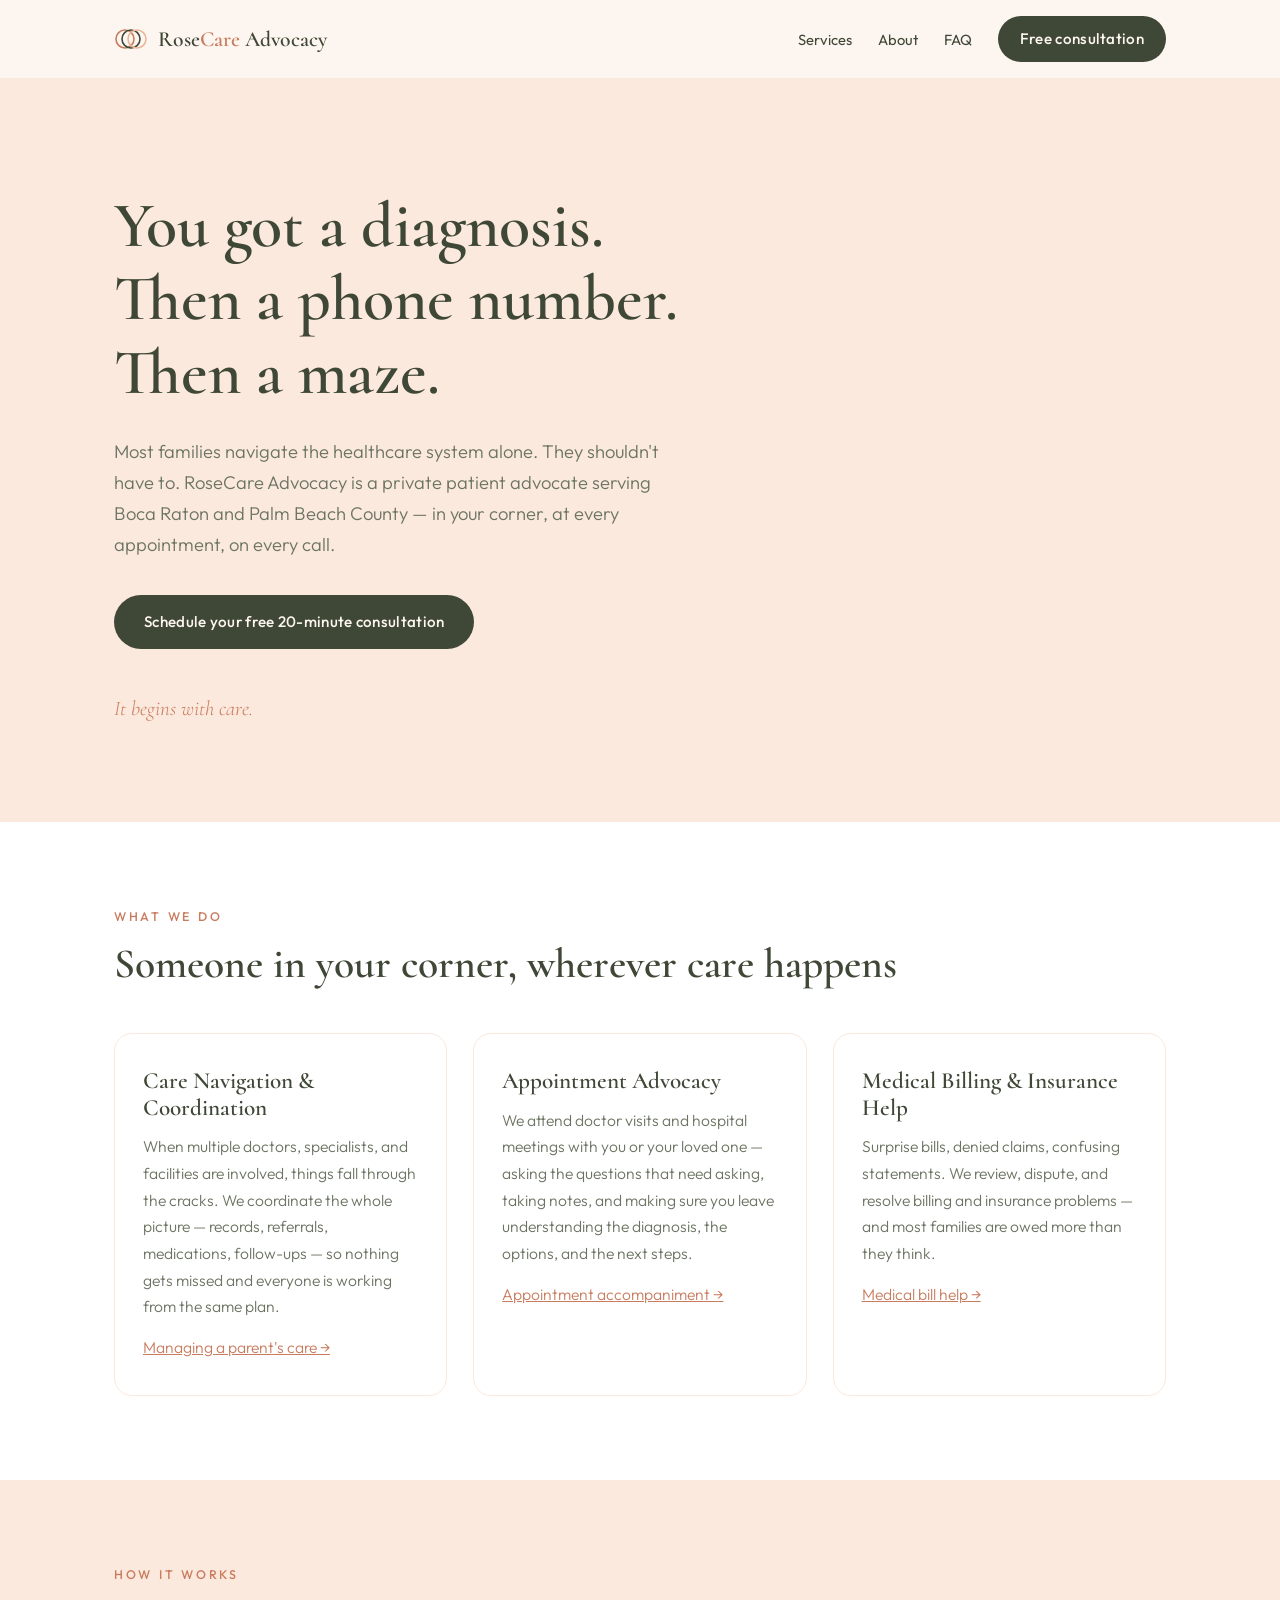
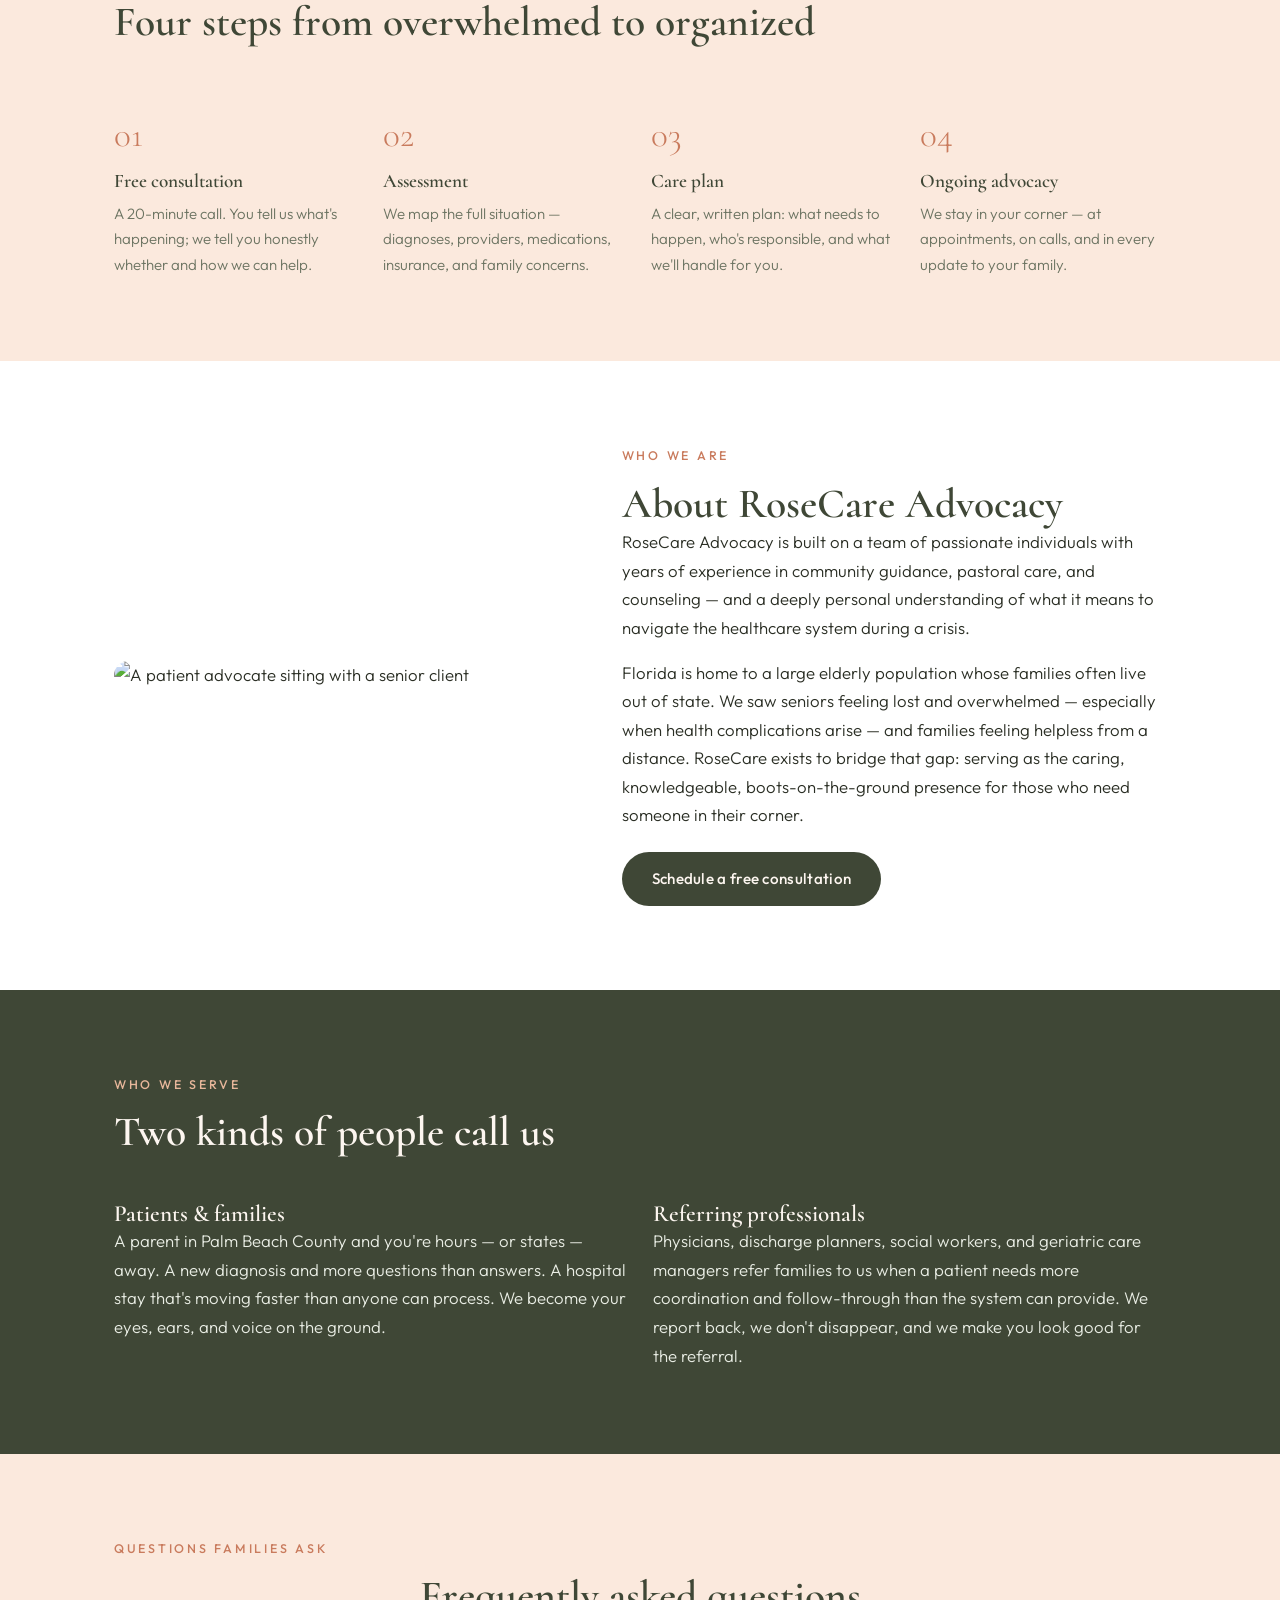
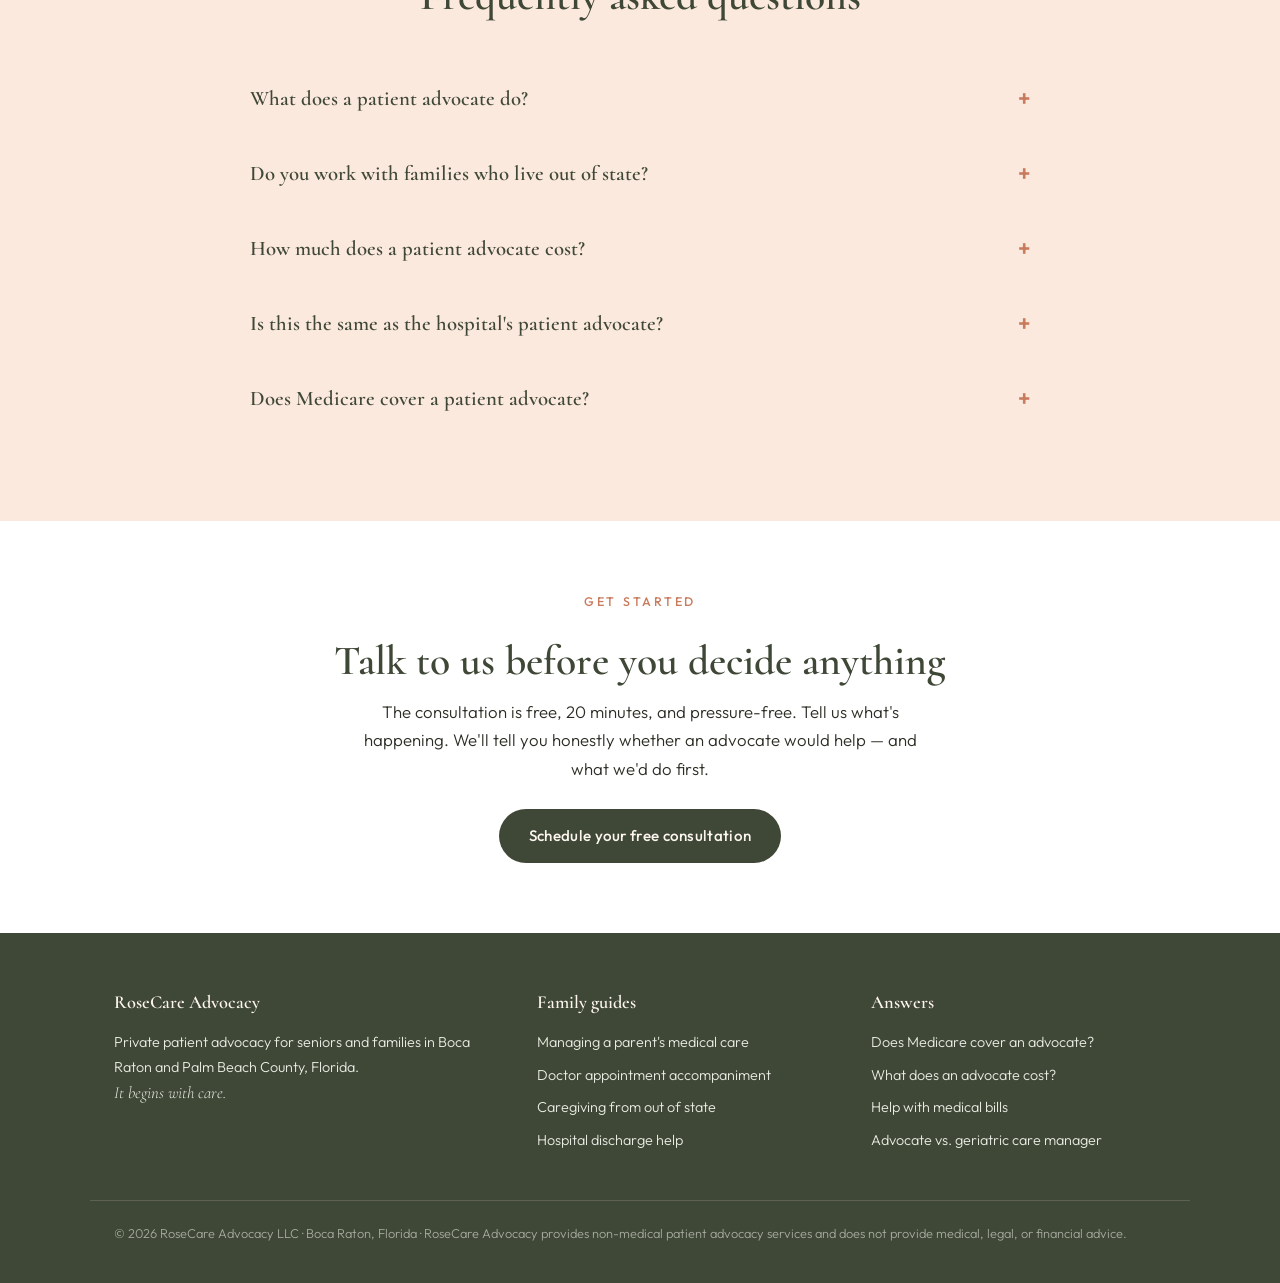
==== index.html @ 8e7ae546 "Initial RoseCare Advocacy site: homepage, 8 AEO guide pages with FAQ schema, brand stylesheet, audit" ====
<!DOCTYPE html>
<html lang="en">
<head>
<meta charset="UTF-8">
<meta name="viewport" content="width=device-width, initial-scale=1.0">
<title>RoseCare Advocacy | Patient Advocate in Boca Raton & Palm Beach County, FL</title>
<meta name="description" content="RoseCare Advocacy is a private patient advocacy practice in Boca Raton, Florida. We help seniors and families navigate doctors, hospitals, insurance, and medical bills across Palm Beach County. Free 20-minute consultation.">
<link rel="preconnect" href="https://fonts.googleapis.com">
<link rel="preconnect" href="https://fonts.gstatic.com" crossorigin>
<link href="https://fonts.googleapis.com/css2?family=Cormorant:ital,wght@0,500;0,600;0,700;1,500&family=Outfit:wght@300;400;500&display=swap" rel="stylesheet">
<link rel="stylesheet" href="/css/style.css">
<script type="application/ld+json">
{
  "@context": "https://schema.org",
  "@type": "LocalBusiness",
  "name": "RoseCare Advocacy",
  "legalName": "RoseCare Advocacy LLC",
  "slogan": "It begins with care.",
  "description": "Private patient advocacy practice helping seniors and families navigate healthcare in South Florida — care coordination, appointment accompaniment, and medical billing help.",
  "areaServed": ["Boca Raton FL", "Delray Beach FL", "Boynton Beach FL", "Palm Beach County FL", "South Florida"],
  "address": { "@type": "PostalAddress", "addressLocality": "Boca Raton", "addressRegion": "FL", "addressCountry": "US" },
  "knowsAbout": ["patient advocacy", "care coordination", "medical billing disputes", "hospital discharge planning", "Medicare navigation"]
}
</script>
<script type="application/ld+json">
{
  "@context": "https://schema.org",
  "@type": "FAQPage",
  "mainEntity": [
    {"@type": "Question", "name": "What does a patient advocate do?", "acceptedAnswer": {"@type": "Answer", "text": "A patient advocate is a professional who works only for the patient and family — not for a hospital or insurance company. We attend appointments, coordinate between multiple doctors, explain diagnoses and options in plain language, manage hospital discharges, and resolve billing and insurance problems."}},
    {"@type": "Question", "name": "Do you work with families who live out of state?", "acceptedAnswer": {"@type": "Answer", "text": "Yes — this is one of the most common situations we serve. Many of our clients are adult children living out of state with a parent in Boca Raton, Delray Beach, or elsewhere in Palm Beach County. We act as your local, professional presence and keep you informed after every appointment."}},
    {"@type": "Question", "name": "How much does a patient advocate cost?", "acceptedAnswer": {"@type": "Answer", "text": "Private patient advocates typically bill hourly, and every engagement at RoseCare starts with a free 20-minute consultation to scope what you actually need. Many families find an advocate pays for itself through prevented billing errors, avoided readmissions, and hours saved."}},
    {"@type": "Question", "name": "Is a patient advocate the same as a hospital's patient advocate?", "acceptedAnswer": {"@type": "Answer", "text": "No. Hospital patient advocates are employed by the hospital. An independent, private advocate like RoseCare works solely for you, with no conflict of interest, and stays with you across every hospital, doctor, and insurer involved in your care."}},
    {"@type": "Question", "name": "What areas do you serve?", "acceptedAnswer": {"@type": "Answer", "text": "RoseCare Advocacy is based in Boca Raton and serves families throughout Palm Beach County and South Florida, including Delray Beach, Boynton Beach, Deerfield Beach, and surrounding communities. Much of our work can also be done remotely."}}
  ]
}
</script>
</head>
<body>

<nav>
  <div class="nav-inner">
    <a class="nav-logo" href="/" aria-label="RoseCare Advocacy home">
      <svg width="34" height="26" viewBox="0 0 34 26" aria-hidden="true">
        <circle cx="11" cy="13" r="9" fill="none" stroke="#C97B5D" stroke-width="1.6"/>
        <circle cx="17" cy="13" r="9" fill="none" stroke="#3F4736" stroke-width="1.6"/>
        <circle cx="23" cy="13" r="9" fill="none" stroke="#E8B79B" stroke-width="1.6"/>
      </svg>
      <span class="nav-name">Rose<em>Care</em> Advocacy</span>
    </a>
    <ul>
      <li class="nav-hide"><a href="#services">Services</a></li>
      <li class="nav-hide"><a href="#about">About</a></li>
      <li class="nav-hide"><a href="#faq">FAQ</a></li>
      <li><a class="btn" href="#contact" style="padding:10px 22px;">Free consultation</a></li>
    </ul>
  </div>
</nav>

<header class="hero">
  <div class="wrap">
    <h1>
      <span class="line">You got a diagnosis.</span>
      <span class="line">Then a phone number.</span>
      <span class="line">Then a maze.</span>
    </h1>
    <p class="hero-sub">Most families navigate the healthcare system alone. They shouldn't have to. RoseCare Advocacy is a private patient advocate serving Boca Raton and Palm Beach County — in your corner, at every appointment, on every call.</p>
    <a class="btn" href="#contact">Schedule your free 20-minute consultation</a>
    <p class="hero-tag">It begins with care.</p>
  </div>
</header>

<section class="band-white" id="services">
  <div class="wrap">
    <p class="eyebrow">What we do</p>
    <h2>Someone in your corner, wherever care happens</h2>
    <div class="grid-3">
      <div class="card">
        <h3>Care Navigation &amp; Coordination</h3>
        <p>When multiple doctors, specialists, and facilities are involved, things fall through the cracks. We coordinate the whole picture — records, referrals, medications, follow-ups — so nothing gets missed and everyone is working from the same plan.</p>
        <p style="margin-top:14px;"><a href="/help-managing-parents-medical-care/">Managing a parent's care →</a></p>
      </div>
      <div class="card">
        <h3>Appointment Advocacy</h3>
        <p>We attend doctor visits and hospital meetings with you or your loved one — asking the questions that need asking, taking notes, and making sure you leave understanding the diagnosis, the options, and the next steps.</p>
        <p style="margin-top:14px;"><a href="/doctor-appointment-accompaniment/">Appointment accompaniment →</a></p>
      </div>
      <div class="card">
        <h3>Medical Billing &amp; Insurance Help</h3>
        <p>Surprise bills, denied claims, confusing statements. We review, dispute, and resolve billing and insurance problems — and most families are owed more than they think.</p>
        <p style="margin-top:14px;"><a href="/medical-bill-help-florida/">Medical bill help →</a></p>
      </div>
    </div>
  </div>
</section>

<section class="band-peach">
  <div class="wrap">
    <p class="eyebrow">How it works</p>
    <h2>Four steps from overwhelmed to organized</h2>
    <div class="steps">
      <div class="step"><h3>Free consultation</h3><p>A 20-minute call. You tell us what's happening; we tell you honestly whether and how we can help.</p></div>
      <div class="step"><h3>Assessment</h3><p>We map the full situation — diagnoses, providers, medications, insurance, and family concerns.</p></div>
      <div class="step"><h3>Care plan</h3><p>A clear, written plan: what needs to happen, who's responsible, and what we'll handle for you.</p></div>
      <div class="step"><h3>Ongoing advocacy</h3><p>We stay in your corner — at appointments, on calls, and in every update to your family.</p></div>
    </div>
  </div>
</section>

<section class="band-white" id="about">
  <div class="wrap about-grid">
    <img src="https://images.unsplash.com/photo-1582750433449-648ed127bb54?w=800&auto=format&fit=crop" alt="A patient advocate sitting with a senior client">
    <div>
      <p class="eyebrow">Who we are</p>
      <h2>About RoseCare Advocacy</h2>
      <p>RoseCare Advocacy is built on a team of passionate individuals with years of experience in community guidance, pastoral care, and counseling — and a deeply personal understanding of what it means to navigate the healthcare system during a crisis.</p>
      <p>Florida is home to a large elderly population whose families often live out of state. We saw seniors feeling lost and overwhelmed — especially when health complications arise — and families feeling helpless from a distance. RoseCare exists to bridge that gap: serving as the caring, knowledgeable, boots-on-the-ground presence for those who need someone in their corner.</p>
      <p style="margin-top:22px;"><a class="btn" href="#contact">Schedule a free consultation</a></p>
    </div>
  </div>
</section>

<section class="band-sage">
  <div class="wrap">
    <p class="eyebrow" style="color:#E8B79B;">Who we serve</p>
    <h2>Two kinds of people call us</h2>
    <div class="audience">
      <div>
        <h3>Patients &amp; families</h3>
        <p>A parent in Palm Beach County and you're hours — or states — away. A new diagnosis and more questions than answers. A hospital stay that's moving faster than anyone can process. We become your eyes, ears, and voice on the ground.</p>
      </div>
      <div>
        <h3>Referring professionals</h3>
        <p>Physicians, discharge planners, social workers, and geriatric care managers refer families to us when a patient needs more coordination and follow-through than the system can provide. We report back, we don't disappear, and we make you look good for the referral.</p>
      </div>
    </div>
  </div>
</section>

<section class="band-peach" id="faq">
  <div class="wrap">
    <p class="eyebrow">Questions families ask</p>
    <h2 style="text-align:center;">Frequently asked questions</h2>
    <div class="faq">
      <details>
        <summary>What does a patient advocate do?</summary>
        <p>A patient advocate works only for the patient and family — not for a hospital or insurance company. We attend appointments, coordinate between doctors, explain options in plain language, manage discharges, and resolve billing and insurance problems.</p>
      </details>
      <details>
        <summary>Do you work with families who live out of state?</summary>
        <p>Yes — it's one of the most common situations we serve. We act as your local, professional presence in Palm Beach County and keep you informed after every appointment. <a href="/out-of-state-caregiver-florida/">More on long-distance caregiving →</a></p>
      </details>
      <details>
        <summary>How much does a patient advocate cost?</summary>
        <p>Private advocates typically bill hourly, and every engagement starts with a free 20-minute consultation to scope what you need. <a href="/what-does-a-patient-advocate-cost/">See our full cost guide →</a></p>
      </details>
      <details>
        <summary>Is this the same as the hospital's patient advocate?</summary>
        <p>No. Hospital advocates are employed by the hospital. RoseCare is independent — we work solely for you, across every hospital, doctor, and insurer involved in your care.</p>
      </details>
      <details>
        <summary>Does Medicare cover a patient advocate?</summary>
        <p>Sometimes, in specific situations — and the rules changed recently. <a href="/does-medicare-cover-patient-advocate/">Read our Medicare coverage guide →</a></p>
      </details>
    </div>
  </div>
</section>

<section class="band-white cta-band" id="contact">
  <p class="eyebrow">Get started</p>
  <h2>Talk to us before you decide anything</h2>
  <p>The consultation is free, 20 minutes, and pressure-free. Tell us what's happening. We'll tell you honestly whether an advocate would help — and what we'd do first.</p>
  <a class="btn" href="#schedule">Schedule your free consultation</a>
</section>

<footer>
  <div class="wrap">
    <div>
      <h4>RoseCare Advocacy</h4>
      <p>Private patient advocacy for seniors and families in Boca Raton and Palm Beach County, Florida.<br><em style="font-family:'Cormorant',serif; font-size:1.05rem;">It begins with care.</em></p>
    </div>
    <div>
      <h4>Family guides</h4>
      <ul>
        <li><a href="/help-managing-parents-medical-care/">Managing a parent's medical care</a></li>
        <li><a href="/doctor-appointment-accompaniment/">Doctor appointment accompaniment</a></li>
        <li><a href="/out-of-state-caregiver-florida/">Caregiving from out of state</a></li>
        <li><a href="/hospital-discharge-help/">Hospital discharge help</a></li>
      </ul>
    </div>
    <div>
      <h4>Answers</h4>
      <ul>
        <li><a href="/does-medicare-cover-patient-advocate/">Does Medicare cover an advocate?</a></li>
        <li><a href="/what-does-a-patient-advocate-cost/">What does an advocate cost?</a></li>
        <li><a href="/medical-bill-help-florida/">Help with medical bills</a></li>
        <li><a href="/patient-advocate-vs-geriatric-care-manager/">Advocate vs. geriatric care manager</a></li>
      </ul>
    </div>
  </div>
  <div class="foot-bottom">© 2026 RoseCare Advocacy LLC · Boca Raton, Florida · RoseCare Advocacy provides non-medical patient advocacy services and does not provide medical, legal, or financial advice.</div>
</footer>

</body>
</html>
---- css/style.css ----
/* ============================================
   RoseCare Advocacy — brand stylesheet
   Palette: Peach #FBE9DD | Dark Sage #3F4736
   Type: Cormorant (display) + Outfit (body)
   ============================================ */

:root {
  --peach: #FBE9DD;
  --peach-light: #FDF6F0;
  --sage: #3F4736;
  --sage-mid: #6B7361;
  --sage-soft: #E9EDE4;
  --rose: #C97B5D;
  --ink: #2A2E24;
  --white: #FFFFFF;
  --max: 1100px;
}

* { margin: 0; padding: 0; box-sizing: border-box; }

html { scroll-behavior: smooth; }
@media (prefers-reduced-motion: reduce) {
  html { scroll-behavior: auto; }
  * { animation: none !important; transition: none !important; }
}

body {
  font-family: 'Outfit', system-ui, sans-serif;
  font-weight: 300;
  color: var(--ink);
  background: var(--peach-light);
  line-height: 1.7;
  font-size: 1.05rem;
}

h1, h2, h3 { font-family: 'Cormorant', Georgia, serif; color: var(--sage); line-height: 1.15; font-weight: 600; }
h1 { font-size: clamp(2.4rem, 5.5vw, 4rem); }
h2 { font-size: clamp(1.8rem, 3.5vw, 2.6rem); }
h3 { font-size: 1.45rem; }
a { color: var(--rose); }

.wrap { max-width: var(--max); margin: 0 auto; padding: 0 24px; }
section { padding: 84px 0; }

.eyebrow {
  font-size: 0.78rem; letter-spacing: 0.22em; text-transform: uppercase;
  color: var(--rose); font-weight: 500; margin-bottom: 14px;
}

/* ── Nav ── */
nav {
  position: sticky; top: 0; z-index: 50;
  background: rgba(253, 246, 240, 0.94); backdrop-filter: blur(8px);
  border-bottom: 1px solid var(--peach);
}
.nav-inner { max-width: var(--max); margin: 0 auto; padding: 16px 24px; display: flex; align-items: center; justify-content: space-between; gap: 16px; }
.nav-logo { display: flex; align-items: center; gap: 10px; text-decoration: none; }
.nav-logo svg { flex: none; }
.nav-name { font-family: 'Cormorant', serif; font-size: 1.35rem; font-weight: 600; color: var(--sage); }
.nav-name em { font-style: normal; color: var(--rose); }
nav ul { display: flex; gap: 26px; list-style: none; align-items: center; }
nav ul a { text-decoration: none; color: var(--sage); font-size: 0.92rem; font-weight: 400; }
nav ul a:hover { color: var(--rose); }
nav ul a:focus-visible, .btn:focus-visible { outline: 2px solid var(--rose); outline-offset: 3px; }

/* ── Buttons ── */
.btn {
  display: inline-block; background: var(--sage); color: var(--peach-light);
  padding: 14px 30px; border-radius: 999px; text-decoration: none;
  font-family: 'Outfit', sans-serif; font-weight: 500; font-size: 0.95rem;
  letter-spacing: 0.02em; transition: background 0.2s, transform 0.2s;
}
.btn:hover { background: var(--rose); transform: translateY(-1px); }
.btn-light { background: var(--peach-light); color: var(--sage); }
.btn-light:hover { background: var(--peach); color: var(--sage); }

/* ── Hero (homepage) ── */
.hero { background: var(--peach); padding: 110px 0 96px; }
.hero .line { display: block; opacity: 0; transform: translateY(14px); animation: rise 0.7s forwards; }
.hero .line:nth-child(2) { animation-delay: 0.35s; }
.hero .line:nth-child(3) { animation-delay: 0.7s; }
@keyframes rise { to { opacity: 1; transform: none; } }
.hero-sub { max-width: 560px; margin: 26px 0 34px; font-size: 1.15rem; color: var(--sage-mid); }
.hero-tag { font-family: 'Cormorant', serif; font-style: italic; font-size: 1.3rem; color: var(--rose); margin-top: 42px; }

/* ── Circles motif divider ── */
.motif { display: flex; justify-content: center; padding: 0 0 12px; }

/* ── Cards ── */
.grid-3 { display: grid; grid-template-columns: repeat(3, 1fr); gap: 26px; margin-top: 44px; }
.card {
  background: var(--white); border: 1px solid var(--peach);
  border-radius: 18px; padding: 34px 28px;
}
.card h3 { margin-bottom: 12px; }
.card p { font-size: 0.98rem; color: var(--sage-mid); }

/* ── Steps ── */
.steps { display: grid; grid-template-columns: repeat(4, 1fr); gap: 22px; margin-top: 44px; counter-reset: step; }
.step { position: relative; padding-top: 14px; }
.step::before {
  counter-increment: step; content: counter(step, decimal-leading-zero);
  font-family: 'Cormorant', serif; font-size: 2.2rem; color: var(--rose); display: block; margin-bottom: 6px;
}
.step h3 { font-size: 1.2rem; margin-bottom: 8px; }
.step p { font-size: 0.94rem; color: var(--sage-mid); }

/* ── Bands ── */
.band-sage { background: var(--sage); color: var(--peach-light); }
.band-sage h2, .band-sage h3 { color: var(--peach-light); }
.band-sage p { color: var(--sage-soft); }
.band-peach { background: var(--peach); }
.band-white { background: var(--white); }

/* ── About ── */
.about-grid { display: grid; grid-template-columns: 1fr 1.2fr; gap: 54px; align-items: center; }
.about-grid img { width: 100%; border-radius: 18px; display: block; }
.about-grid p + p { margin-top: 16px; }

/* ── Two audiences ── */
.audience { display: grid; grid-template-columns: 1fr 1fr; gap: 26px; margin-top: 44px; }

/* ── FAQ ── */
.faq { max-width: 780px; margin: 40px auto 0; }
.faq details { border-bottom: 1px solid var(--peach); padding: 18px 0; }
.faq summary { font-family: 'Cormorant', serif; font-size: 1.3rem; font-weight: 600; color: var(--sage); cursor: pointer; list-style: none; display: flex; justify-content: space-between; align-items: center; }
.faq summary::after { content: "+"; color: var(--rose); font-size: 1.4rem; font-family: 'Outfit', sans-serif; }
.faq details[open] summary::after { content: "–"; }
.faq details p { padding-top: 12px; color: var(--sage-mid); }

/* ── Guide pages ── */
.guide-hero { background: var(--peach); padding: 76px 0 58px; }
.guide-hero p.answer { max-width: 720px; margin-top: 20px; font-size: 1.18rem; color: var(--sage); }
article.guide { max-width: 780px; margin: 0 auto; padding: 64px 24px; }
article.guide h2 { margin: 44px 0 14px; }
article.guide p + p { margin-top: 14px; }
article.guide ul { margin: 14px 0 14px 22px; }
article.guide li { margin-bottom: 8px; }
.cta-band { text-align: center; padding: 70px 24px; }
.cta-band h2 { margin-bottom: 12px; }
.cta-band p { max-width: 560px; margin: 0 auto 26px; }
.local-note { font-size: 0.92rem; color: var(--sage-mid); font-style: italic; margin-top: 30px; }

/* ── Footer ── */
footer { background: var(--sage); color: var(--sage-soft); padding: 54px 0 38px; font-size: 0.9rem; }
footer .wrap { display: grid; grid-template-columns: 1.3fr 1fr 1fr; gap: 40px; }
footer h4 { font-family: 'Cormorant', serif; color: var(--peach-light); font-size: 1.15rem; margin-bottom: 12px; font-weight: 600; }
footer ul { list-style: none; }
footer li { margin-bottom: 8px; }
footer a { color: var(--sage-soft); text-decoration: none; }
footer a:hover { color: var(--peach-light); }
.foot-bottom { max-width: var(--max); margin: 40px auto 0; padding: 22px 24px 0; border-top: 1px solid rgba(253,246,240,0.15); font-size: 0.8rem; color: rgba(233,237,228,0.6); }

/* ── Responsive ── */
@media (max-width: 860px) {
  .grid-3, .steps, .audience, .about-grid { grid-template-columns: 1fr; }
  footer .wrap { grid-template-columns: 1fr; }
  nav ul { gap: 16px; }
  nav ul li.nav-hide { display: none; }
  section { padding: 60px 0; }
}
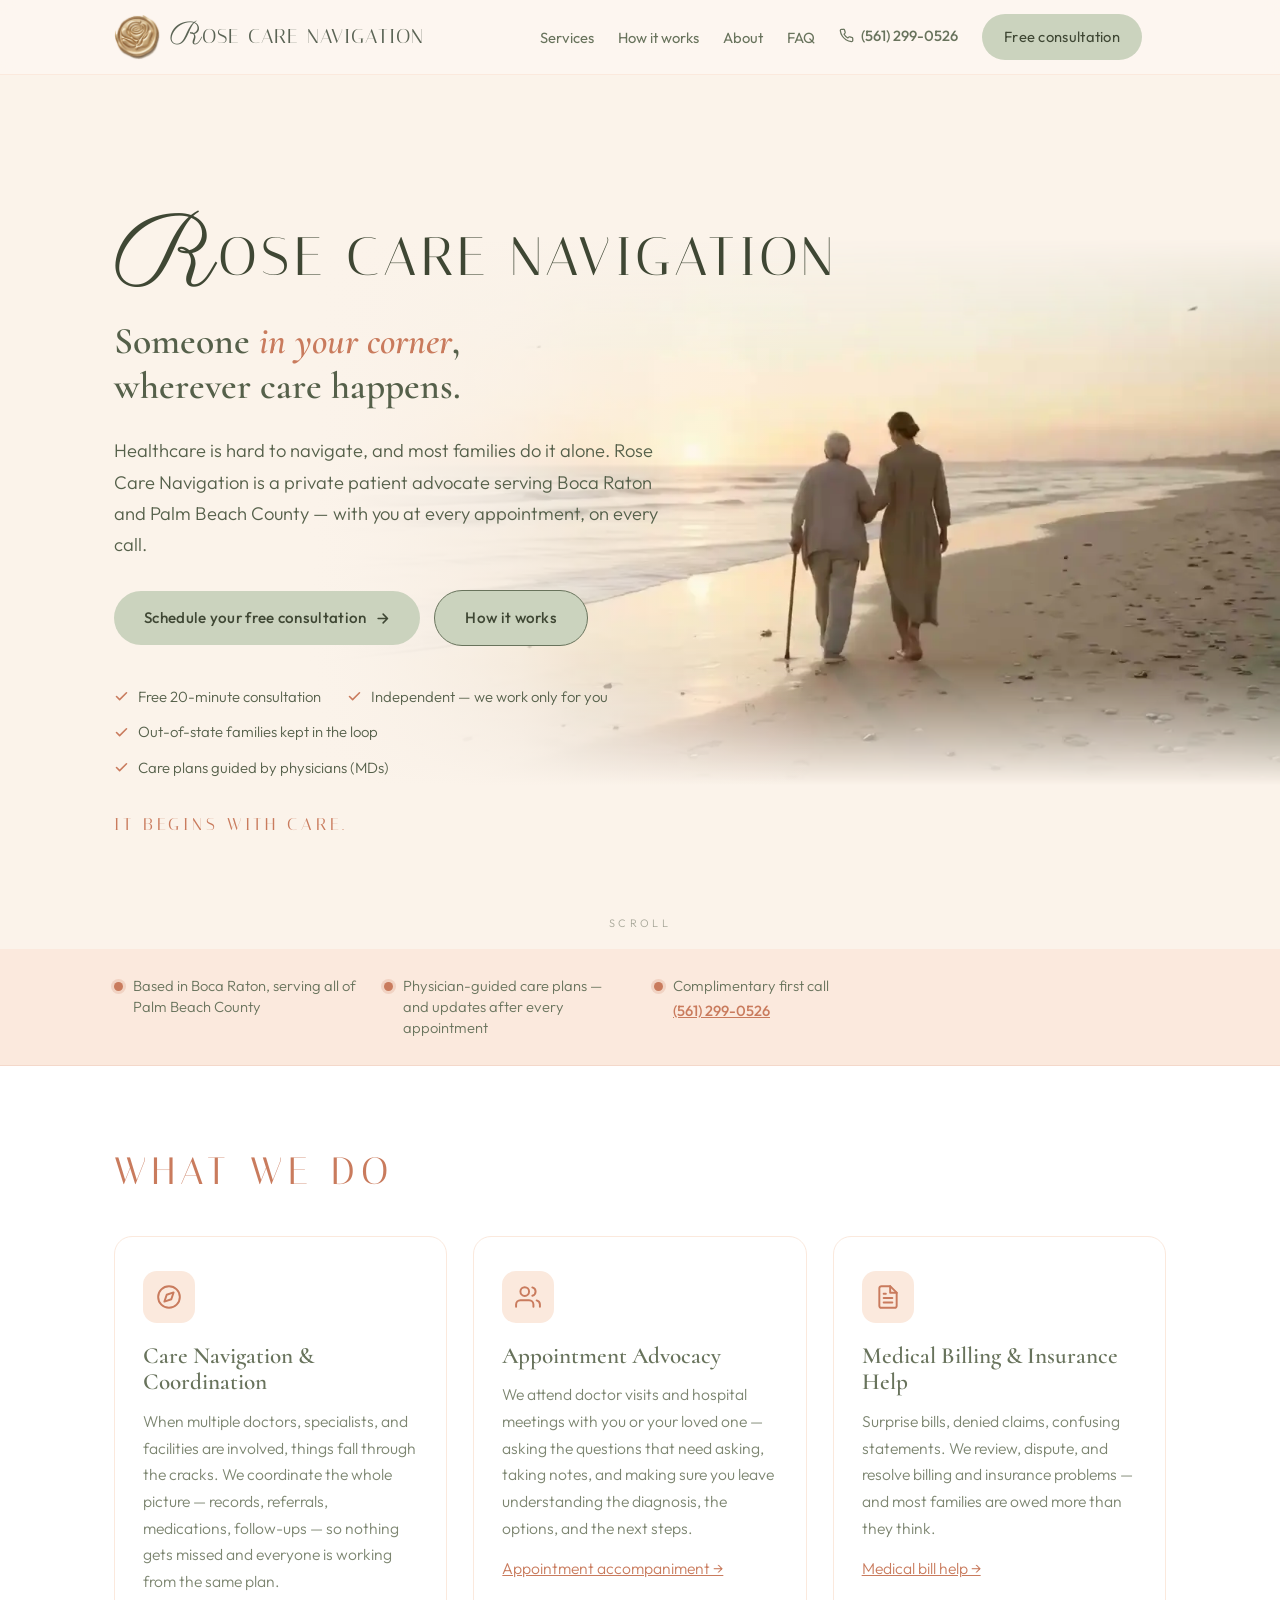
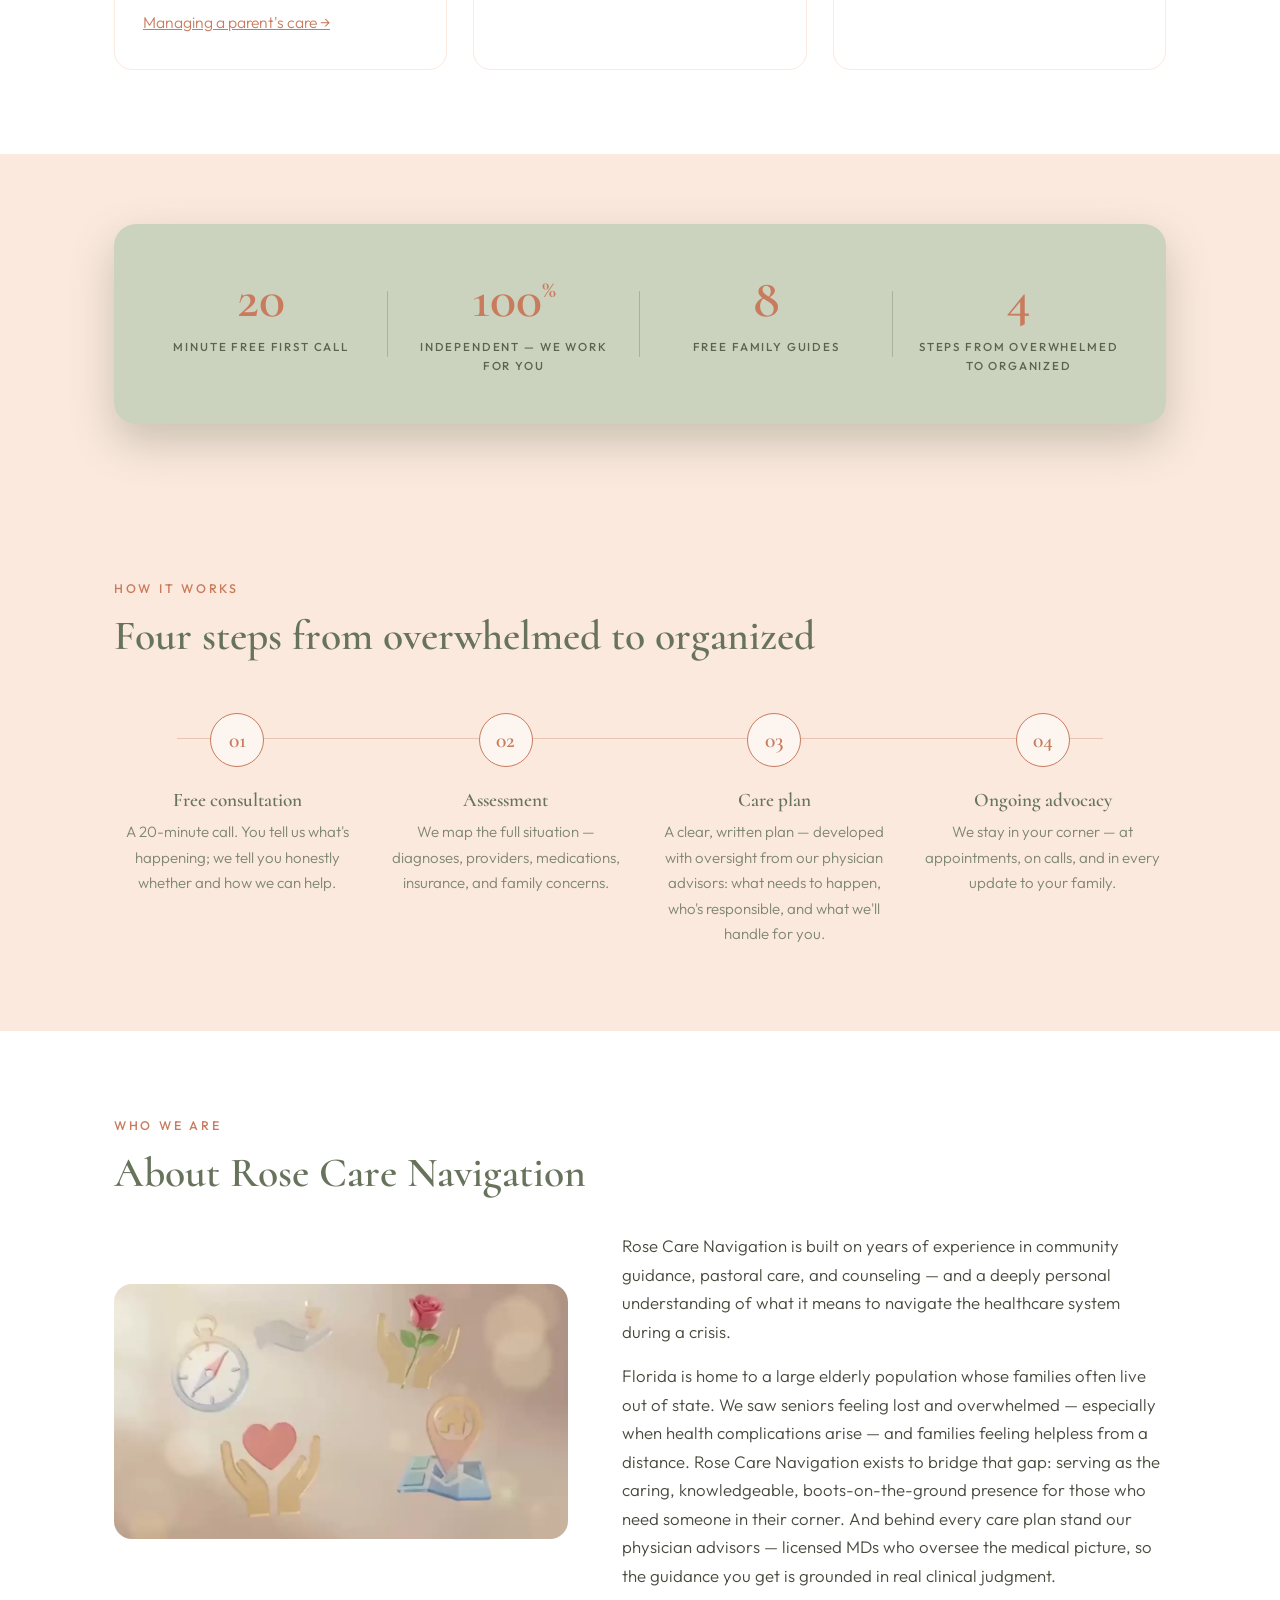
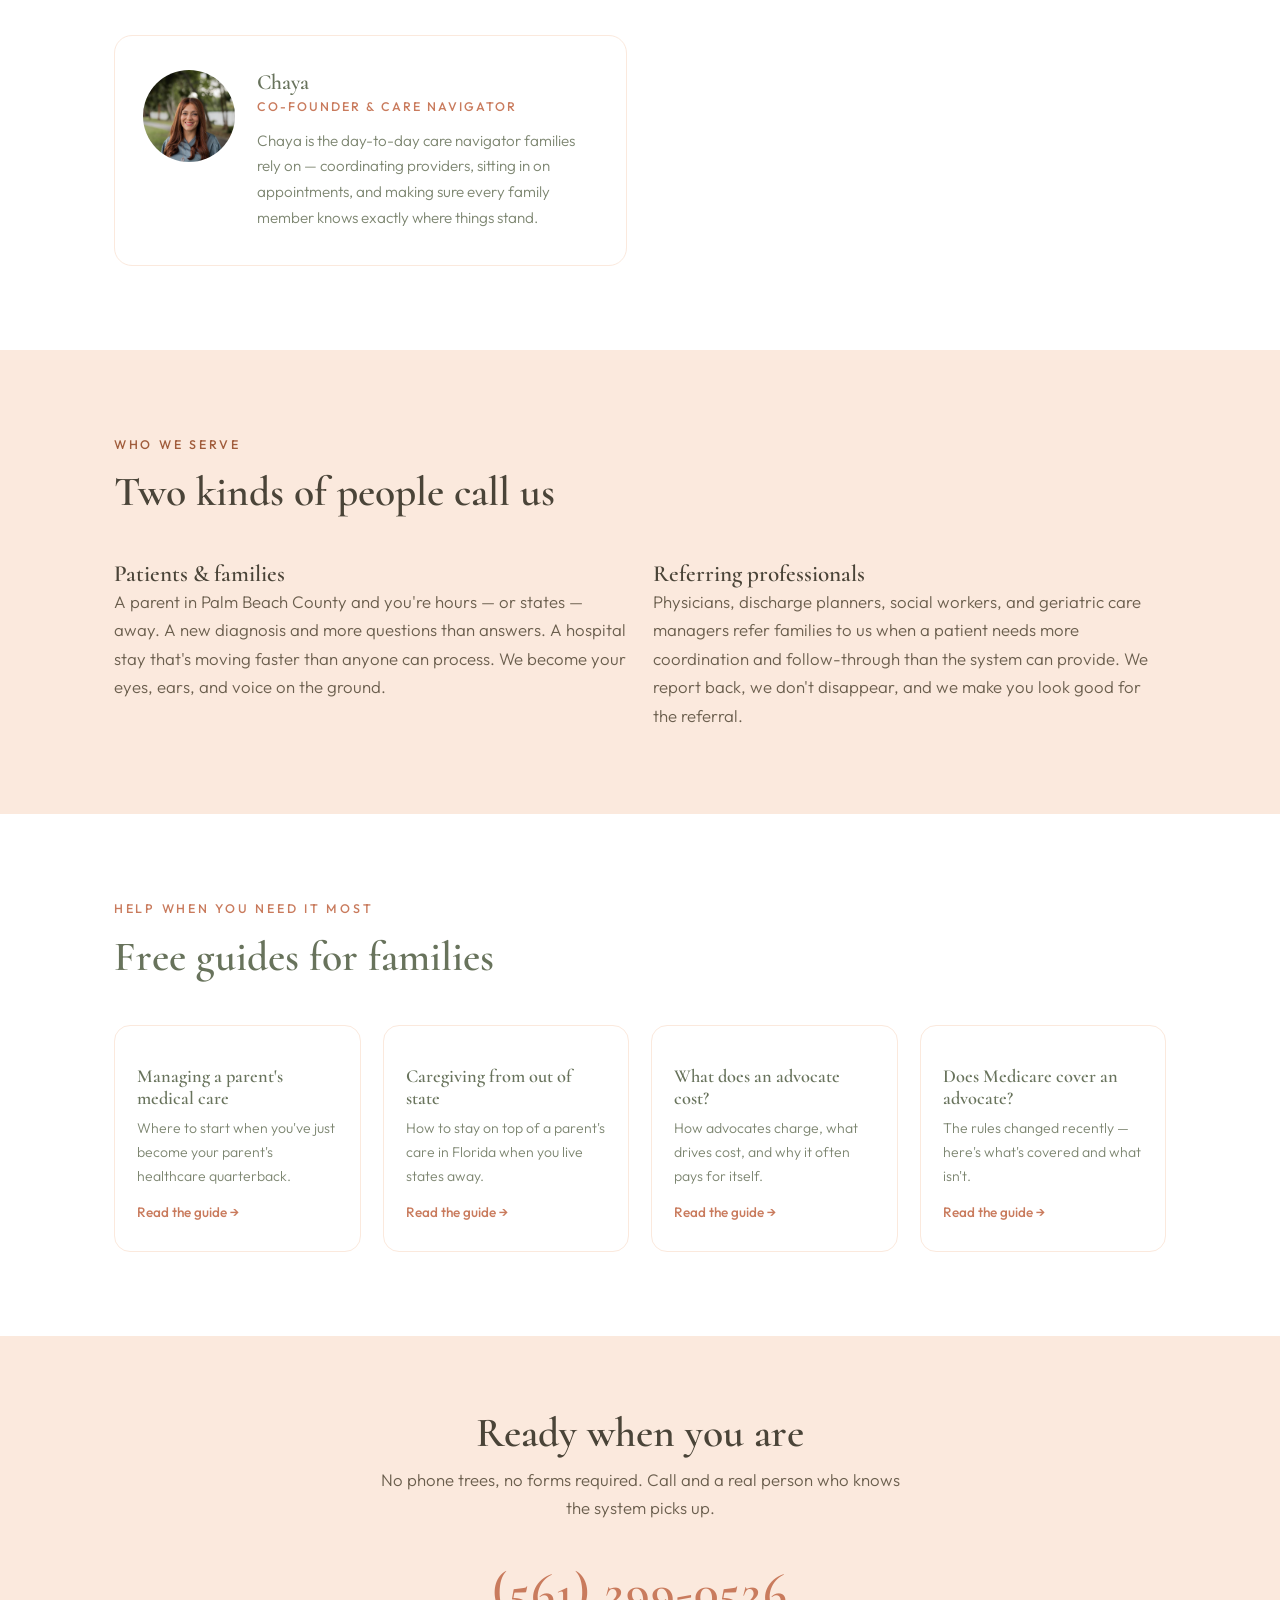
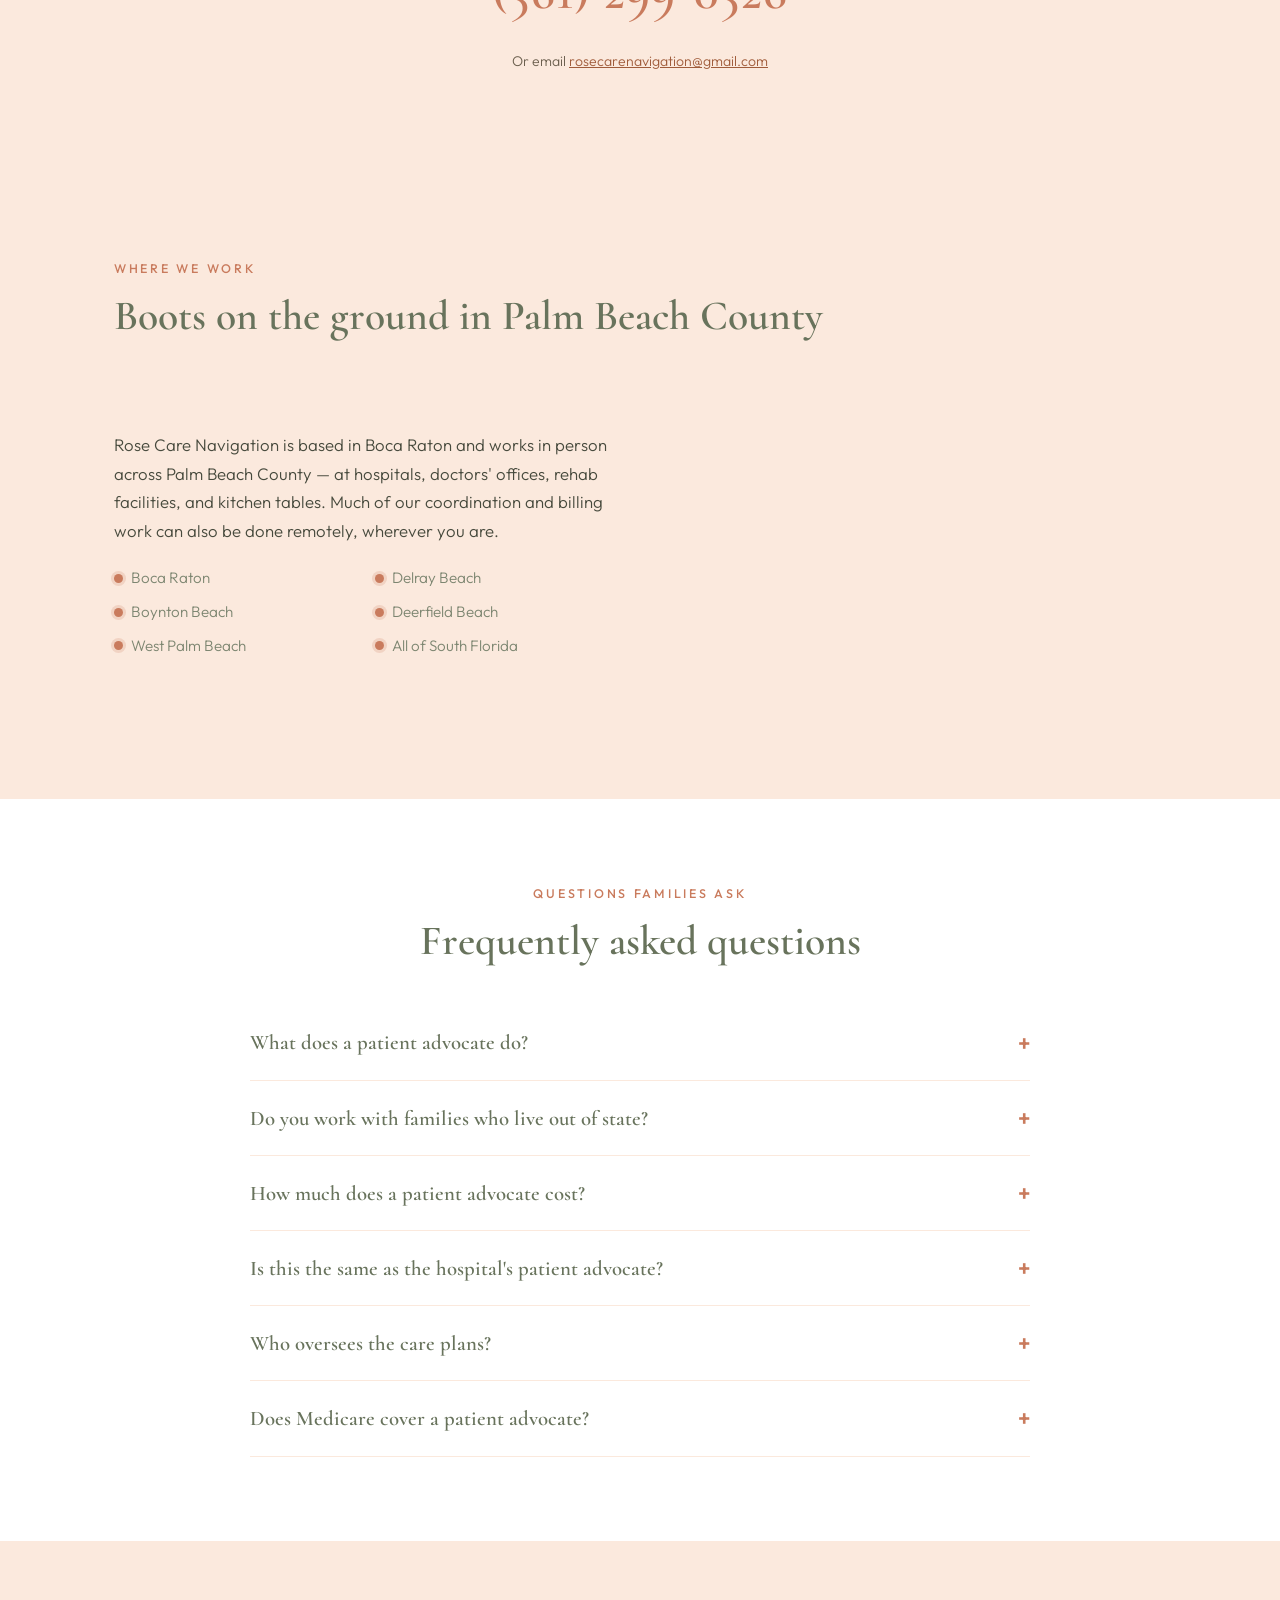
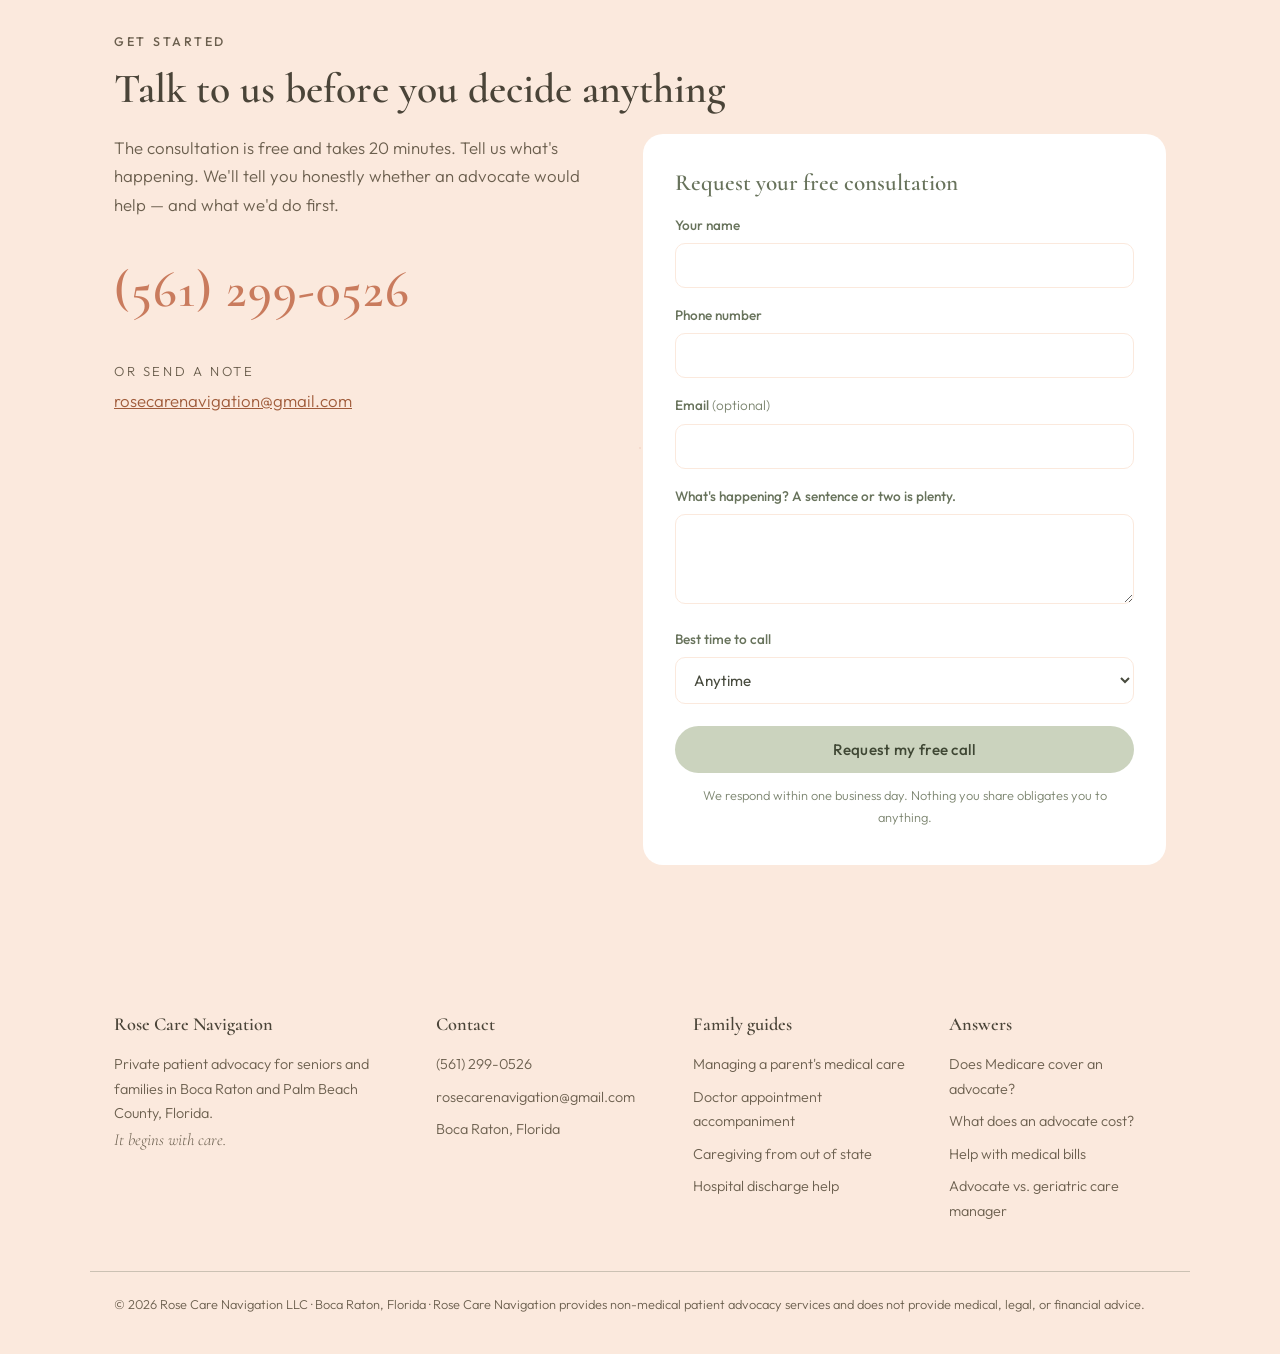
==== commit 72662718: "Sync repo with live site + slim media and SEO fixes - Replace Jul 9 snapshot with the current site f" ====
--- a/index.html
+++ b/index.html
@@ -3,23 +3,98 @@
 <head>
 <meta charset="UTF-8">
 <meta name="viewport" content="width=device-width, initial-scale=1.0">
-<title>RoseCare Advocacy | Patient Advocate in Boca Raton & Palm Beach County, FL</title>
-<meta name="description" content="RoseCare Advocacy is a private patient advocacy practice in Boca Raton, Florida. We help seniors and families navigate doctors, hospitals, insurance, and medical bills across Palm Beach County. Free 20-minute consultation.">
+<title>Rose Care Navigation | Patient Advocate in Boca Raton & Palm Beach County, FL</title>
+<meta name="description" content="Rose Care Navigation is a private patient advocacy practice in Boca Raton, Florida. We help seniors and families navigate doctors, hospitals, insurance, and medical bills across Palm Beach County. Free 20-minute consultation — call (561) 299-0526.">
+<link rel="canonical" href="https://rosecarenavigation.com/">
+<meta property="og:type" content="website">
+<meta property="og:title" content="Rose Care Navigation — Someone in your corner, wherever care happens">
+<meta property="og:description" content="Private patient advocacy for seniors and families in Boca Raton & Palm Beach County. Appointments, hospital stays, medical bills — we navigate it with you. Free 20-minute consultation.">
+<meta property="og:url" content="https://rosecarenavigation.com/">
+<meta property="og:image" content="https://rosecarenavigation.com/images/og-cover-beach-2.jpg">
+<meta property="og:image:width" content="1200">
+<meta property="og:image:height" content="630">
+<meta property="og:image:alt" content="An older woman with a cane walking along the beach at sunset, arm in arm with a companion">
+<meta name="twitter:image" content="https://rosecarenavigation.com/images/og-cover-beach-2.jpg">
+<meta name="twitter:card" content="summary_large_image">
+<link rel="icon" type="image/png" href="/images/favicon.png">
 <link rel="preconnect" href="https://fonts.googleapis.com">
 <link rel="preconnect" href="https://fonts.gstatic.com" crossorigin>
-<link href="https://fonts.googleapis.com/css2?family=Cormorant:ital,wght@0,500;0,600;0,700;1,500&family=Outfit:wght@300;400;500&display=swap" rel="stylesheet">
-<link rel="stylesheet" href="/css/style.css">
+<link href="https://fonts.googleapis.com/css2?family=Cormorant:ital,wght@0,500;0,600;0,700;1,500&family=Outfit:wght@300;400;500&family=Parisienne&family=Italiana&display=swap" rel="stylesheet">
+<link rel="stylesheet" href="/css/style.css?v=20261021b">
 <script type="application/ld+json">
 {
   "@context": "https://schema.org",
   "@type": "LocalBusiness",
-  "name": "RoseCare Advocacy",
-  "legalName": "RoseCare Advocacy LLC",
+  "name": "Rose Care Navigation",
+  "url": "https://rosecarenavigation.com",
+  "legalName": "Rose Care Navigation LLC",
   "slogan": "It begins with care.",
+  "telephone": "+15612990526",
+  "email": "rosecarenavigation@gmail.com",
   "description": "Private patient advocacy practice helping seniors and families navigate healthcare in South Florida — care coordination, appointment accompaniment, and medical billing help.",
-  "areaServed": ["Boca Raton FL", "Delray Beach FL", "Boynton Beach FL", "Palm Beach County FL", "South Florida"],
-  "address": { "@type": "PostalAddress", "addressLocality": "Boca Raton", "addressRegion": "FL", "addressCountry": "US" },
-  "knowsAbout": ["patient advocacy", "care coordination", "medical billing disputes", "hospital discharge planning", "Medicare navigation"]
+  "areaServed": [
+    {
+      "@type": "City",
+      "name": "Boca Raton, FL"
+    },
+    {
+      "@type": "City",
+      "name": "Delray Beach, FL"
+    },
+    {
+      "@type": "City",
+      "name": "Boynton Beach, FL"
+    },
+    {
+      "@type": "City",
+      "name": "Deerfield Beach, FL"
+    },
+    {
+      "@type": "AdministrativeArea",
+      "name": "Palm Beach County, FL"
+    }
+  ],
+  "address": {
+    "@type": "PostalAddress",
+    "addressLocality": "Boca Raton",
+    "addressRegion": "FL",
+    "addressCountry": "US"
+  },
+  "knowsAbout": [
+    "patient advocacy",
+    "care coordination",
+    "medical billing disputes",
+    "hospital discharge planning",
+    "Medicare navigation"
+  ],
+  "@id": "https://rosecarenavigation.com/#business",
+  "logo": "https://rosecarenavigation.com/images/logo-seal-96.png",
+  "image": "https://rosecarenavigation.com/images/og-cover-beach-2.jpg",
+  "geo": {
+    "@type": "GeoCoordinates",
+    "latitude": 26.3683,
+    "longitude": -80.1289
+  },
+  "founder": [
+    {
+      "@type": "Person",
+      "name": "Yehuda",
+      "jobTitle": "Founder & Patient Advocate"
+    },
+    {
+      "@type": "Person",
+      "name": "Chaya",
+      "jobTitle": "Co-founder & Care Navigator"
+    }
+  ],
+  "makesOffer": [
+    {
+      "@type": "Offer",
+      "name": "Free 20-minute consultation",
+      "price": "0",
+      "priceCurrency": "USD"
+    }
+  ]
 }
 </script>
 <script type="application/ld+json">
@@ -29,63 +104,182 @@
   "mainEntity": [
     {"@type": "Question", "name": "What does a patient advocate do?", "acceptedAnswer": {"@type": "Answer", "text": "A patient advocate is a professional who works only for the patient and family — not for a hospital or insurance company. We attend appointments, coordinate between multiple doctors, explain diagnoses and options in plain language, manage hospital discharges, and resolve billing and insurance problems."}},
     {"@type": "Question", "name": "Do you work with families who live out of state?", "acceptedAnswer": {"@type": "Answer", "text": "Yes — this is one of the most common situations we serve. Many of our clients are adult children living out of state with a parent in Boca Raton, Delray Beach, or elsewhere in Palm Beach County. We act as your local, professional presence and keep you informed after every appointment."}},
-    {"@type": "Question", "name": "How much does a patient advocate cost?", "acceptedAnswer": {"@type": "Answer", "text": "Private patient advocates typically bill hourly, and every engagement at RoseCare starts with a free 20-minute consultation to scope what you actually need. Many families find an advocate pays for itself through prevented billing errors, avoided readmissions, and hours saved."}},
-    {"@type": "Question", "name": "Is a patient advocate the same as a hospital's patient advocate?", "acceptedAnswer": {"@type": "Answer", "text": "No. Hospital patient advocates are employed by the hospital. An independent, private advocate like RoseCare works solely for you, with no conflict of interest, and stays with you across every hospital, doctor, and insurer involved in your care."}},
-    {"@type": "Question", "name": "What areas do you serve?", "acceptedAnswer": {"@type": "Answer", "text": "RoseCare Advocacy is based in Boca Raton and serves families throughout Palm Beach County and South Florida, including Delray Beach, Boynton Beach, Deerfield Beach, and surrounding communities. Much of our work can also be done remotely."}}
+    {"@type": "Question", "name": "How much does a patient advocate cost?", "acceptedAnswer": {"@type": "Answer", "text": "Private patient advocates typically bill hourly, and every engagement at Rose Care Navigation starts with a free 20-minute consultation to scope what you actually need. Many families find an advocate pays for itself through prevented billing errors, avoided readmissions, and hours saved."}},
+    {"@type": "Question", "name": "Is a patient advocate the same as a hospital's patient advocate?", "acceptedAnswer": {"@type": "Answer", "text": "No. Hospital patient advocates are employed by the hospital. An independent, private advocate like Rose Care Navigation works solely for you, with no conflict of interest, and stays with you across every hospital, doctor, and insurer involved in your care."}},
+    {"@type": "Question", "name": "Who oversees the care plans?", "acceptedAnswer": {"@type": "Answer", "text": "Every Rose Care Navigation care plan is developed by care navigators and overseen by physician advisors — licensed MDs who review the medical picture. The practice does not replace treating doctors; it ensures their plans are understood, coordinated, and carried out."}},
+    {"@type": "Question", "name": "What areas do you serve?", "acceptedAnswer": {"@type": "Answer", "text": "Rose Care Navigation is based in Boca Raton and serves families throughout Palm Beach County and South Florida, including Delray Beach, Boynton Beach, Deerfield Beach, and surrounding communities. Much of our work can also be done remotely."}}
   ]
 }
 </script>
 </head>
 <body>
 
-<nav>
+<nav class="site-nav">
   <div class="nav-inner">
-    <a class="nav-logo" href="/" aria-label="RoseCare Advocacy home">
-      <svg width="34" height="26" viewBox="0 0 34 26" aria-hidden="true">
-        <circle cx="11" cy="13" r="9" fill="none" stroke="#C97B5D" stroke-width="1.6"/>
-        <circle cx="17" cy="13" r="9" fill="none" stroke="#3F4736" stroke-width="1.6"/>
-        <circle cx="23" cy="13" r="9" fill="none" stroke="#E8B79B" stroke-width="1.6"/>
-      </svg>
-      <span class="nav-name">Rose<em>Care</em> Advocacy</span>
+    <a class="nav-logo" href="/" aria-label="Rose Care Navigation home">
+      <img class="logo-mark" src="/images/logo-seal-96.png" alt="" width="46" height="46">
+      <span class="nav-name-new"><span class="nav-r">R</span><span class="nav-rest">ose Care Navigation</span></span>
     </a>
     <ul>
       <li class="nav-hide"><a href="#services">Services</a></li>
+      <li class="nav-hide"><a href="#how">How it works</a></li>
       <li class="nav-hide"><a href="#about">About</a></li>
       <li class="nav-hide"><a href="#faq">FAQ</a></li>
-      <li><a class="btn" href="#contact" style="padding:10px 22px;">Free consultation</a></li>
+      <li class="nav-hide">
+        <a class="nav-phone" href="tel:+15612990526">
+          <svg width="15" height="15" viewBox="0 0 24 24" fill="none" stroke="currentColor" stroke-width="2" stroke-linecap="round" stroke-linejoin="round" aria-hidden="true"><path d="M22 16.92v3a2 2 0 0 1-2.18 2 19.79 19.79 0 0 1-8.63-3.07 19.5 19.5 0 0 1-6-6 19.79 19.79 0 0 1-3.07-8.67A2 2 0 0 1 4.11 2h3a2 2 0 0 1 2 1.72c.127.96.361 1.903.7 2.81a2 2 0 0 1-.45 2.11L8.09 9.91a16 16 0 0 0 6 6l1.27-1.27a2 2 0 0 1 2.11-.45c.907.339 1.85.573 2.81.7A2 2 0 0 1 22 16.92z"/></svg>
+          (561) 299-0526
+        </a>
+      </li>
+      <li class="nav-hide"><a class="btn" href="#contact" style="padding:10px 22px;">Free consultation</a></li>
+      <li><button class="nav-burger" aria-label="Open menu" aria-expanded="false" onclick="toggleDrawer(true)"><span></span><span></span><span></span></button></li>
     </ul>
   </div>
 </nav>
 
+<div class="drawer" id="drawer" aria-hidden="true">
+  <button class="drawer-close" aria-label="Close menu" onclick="toggleDrawer(false)">×</button>
+  <a href="#services" onclick="toggleDrawer(false)">Services</a>
+  <a href="#how" onclick="toggleDrawer(false)">How it works</a>
+  <a href="#about" onclick="toggleDrawer(false)">About</a>
+  <a href="#faq" onclick="toggleDrawer(false)">FAQ</a>
+  <a class="btn" href="#contact" onclick="toggleDrawer(false)">Free consultation</a>
+  <a class="drawer-call" href="tel:+15612990526">Call (561) 299-0526</a>
+</div>
+
 <header class="hero">
+  <div class="hero-bg" aria-hidden="true">
+    <!-- B-ROLL SLOT: when hero video footage is chosen, replace the <img> below with:
+         <video autoplay muted loop playsinline poster="/images/hero-poster.jpg"><source src="/images/hero-lite.mp4" type="video/mp4"></video>
+         (keep the gradient overlay — it comes from .hero-bg::after) -->
+    <!-- LIVING ROSE (2026-10-13): care icons gather into a rose. To revert to the photo, swap the two lines below. -->
+    <img class="hero-poster" src="/images/hero-poster.webp" fetchpriority="high" alt="" aria-hidden="true" decoding="async">
+    <video id="heroVideo" class="hero-vid" autoplay muted playsinline webkit-playsinline disablepictureinpicture disableremoteplayback poster="/images/hero-poster.webp" preload="auto"><source src="/images/hero-v2.mp4" type="video/mp4"></video>
+    <video id="heroVideo2" class="hero-vid hero-vid-b" muted playsinline webkit-playsinline disablepictureinpicture disableremoteplayback preload="none" aria-hidden="true"><source src="/images/hero-v2.mp4" type="video/mp4"></video>
+    <!-- Alternatives: living-rose animation  <iframe src="/rose-live.html" title="" aria-hidden="true" tabindex="-1" style="border:0;pointer-events:none;"></iframe>
+                       photo                  <img src="/images/hero-garden.jpg" alt=""> -->
+  </div>
   <div class="wrap">
-    <h1>
-      <span class="line">You got a diagnosis.</span>
-      <span class="line">Then a phone number.</span>
-      <span class="line">Then a maze.</span>
+    <h1 class="hero-brand">
+      <span class="line"><span class="hero-r">R</span><span class="hero-rest">ose Care Navigation</span></span>
     </h1>
-    <p class="hero-sub">Most families navigate the healthcare system alone. They shouldn't have to. RoseCare Advocacy is a private patient advocate serving Boca Raton and Palm Beach County — in your corner, at every appointment, on every call.</p>
-    <a class="btn" href="#contact">Schedule your free 20-minute consultation</a>
-    <p class="hero-tag">It begins with care.</p>
-  </div>
+    <p class="hero-headline">
+      <span class="line">Someone <span class="accent">in your corner</span>,</span>
+      <span class="line">wherever care happens.</span>
+    </p>
+    <p class="hero-sub">Healthcare is hard to navigate, and most families do it alone. Rose Care Navigation is a private patient advocate serving Boca Raton and Palm Beach County — with you at every appointment, on every call.</p>
+    <div class="hero-ctas">
+      <a class="btn btn-glow btn-arrow" href="#contact">Schedule your free consultation
+        <svg width="15" height="15" viewBox="0 0 24 24" fill="none" stroke="currentColor" stroke-width="2.5" stroke-linecap="round" stroke-linejoin="round" aria-hidden="true"><path d="M5 12h14M13 5l7 7-7 7"/></svg>
+      </a>
+      <a class="btn btn-ghost" href="#how">How it works</a>
+    </div>
+    <ul class="hero-trust">
+      <li><svg width="15" height="15" viewBox="0 0 24 24" fill="none" stroke="#E8B79B" stroke-width="2.5" stroke-linecap="round" stroke-linejoin="round" aria-hidden="true"><path d="M20 6 9 17l-5-5"/></svg>Free 20-minute consultation</li>
+      <li><svg width="15" height="15" viewBox="0 0 24 24" fill="none" stroke="#E8B79B" stroke-width="2.5" stroke-linecap="round" stroke-linejoin="round" aria-hidden="true"><path d="M20 6 9 17l-5-5"/></svg>Independent — we work only for you</li>
+      <li><svg width="15" height="15" viewBox="0 0 24 24" fill="none" stroke="#E8B79B" stroke-width="2.5" stroke-linecap="round" stroke-linejoin="round" aria-hidden="true"><path d="M20 6 9 17l-5-5"/></svg>Out-of-state families kept in the loop</li>
+      <li><svg width="15" height="15" viewBox="0 0 24 24" fill="none" stroke="#E8B79B" stroke-width="2.5" stroke-linecap="round" stroke-linejoin="round" aria-hidden="true"><path d="M20 6 9 17l-5-5"/></svg>Care plans guided by physicians (MDs)</li>
+    </ul>
+    <p class="hero-tagline">It begins with care.</p>
+  </div>
+  <div class="hero-scroll" aria-hidden="true">Scroll</div>
+  <script>
+  (function(){
+    // Hero loop: seamless. The restart begins while the clip is still moving, and the two copies
+    // crossfade over FADE seconds, so there is never a jump or a frozen frame.
+    var RATE = 0.75, FADE = 4.5;   // playback speed; crossfade length in real seconds
+    var a = document.getElementById('heroVideo'), b = document.getElementById('heroVideo2');
+    if (!a || !b) return;
+    var active = a, standby = b, switching = false;
+    function front(v){ v.classList.add('is-front'); }      // visible only once it is really playing
+    function play(v){
+      var p = v.play();
+      if (p && p.then) p.then(function(){ front(v); }).catch(function(){});   // refused (Low Power Mode) → stays hidden, poster shows
+      else front(v);
+    }
+    function setup(v){
+      v.muted = true; v.loop = false; v.playbackRate = RATE;
+      v.addEventListener('loadedmetadata', function(){ v.playbackRate = RATE; });
+      v.addEventListener('ended', function(){ if (v === active) swap(); });   // safety net
+    }
+    function swap(){
+      if (switching) return; switching = true;
+      var old = active;
+      a.classList.add('xfade'); b.classList.add('xfade');   // crossfade only from here on; the first appearance is instant
+      standby.currentTime = 0; standby.playbackRate = RATE;
+      play(standby);
+      standby.style.zIndex = 2; old.style.zIndex = 1;
+      // play() brings the standby copy to the front as soon as it is running; it fades in over the old copy
+      active = standby; standby = old;
+      setTimeout(function(){ old.classList.remove('is-front'); old.pause(); old.currentTime = 0; switching = false; }, FADE * 1000 + 50);
+    }
+    function tick(){
+      var v = active;
+      if (v.duration && !v.paused && !switching && (v.duration - v.currentTime) <= FADE * RATE) swap();
+    }
+    setup(a); setup(b);
+    // Load the standby copy only after the first is ready (same file, served from cache), so a visit downloads the clip once.
+    a.addEventListener('canplaythrough', function once(){ a.removeEventListener('canplaythrough', once); b.preload = 'auto'; b.load(); });
+    play(a);
+    setInterval(tick, 80);
+    document.addEventListener('visibilitychange', function(){ if (!document.hidden && active.paused && !active.ended) play(active); });
+    // Phones (iOS Low Power Mode, data saver) can refuse autoplay and draw a play button. Keep nudging the
+    // video until it actually runs: on load, when data arrives, and on the first touch/scroll/tap.
+    function nudge(){ if (active.paused && !active.ended) play(active); }
+    ['loadeddata','canplay','canplaythrough'].forEach(function(e){ a.addEventListener(e, nudge); });
+    window.addEventListener('pageshow', nudge);
+    ['touchstart','touchend','pointerdown','scroll','click','keydown'].forEach(function(e){
+      document.addEventListener(e, nudge, { passive: true, capture: true });
+    });
+    var tries = 0, retry = setInterval(function(){ nudge(); if (++tries > 20 || !active.paused) clearInterval(retry); }, 1500);
+    // Same nudge for the About clip.
+    // About clip: downloads and plays only while it is on screen.
+    var about = document.querySelector('.about-video'), aboutSeen = false;
+    if (about && 'IntersectionObserver' in window) {
+      new IntersectionObserver(function(es){ es.forEach(function(e){
+        aboutSeen = e.isIntersecting;
+        if (e.isIntersecting) play(about); else about.pause();
+      }); }, { rootMargin: '200px 0px' }).observe(about);
+      ['touchstart','pointerdown','click'].forEach(function(e){
+        document.addEventListener(e, function(){ if (aboutSeen && about.paused) play(about); }, { passive: true, capture: true });
+      });
+    }
+  })();
+  </script>
 </header>
 
+<div class="trust-bar">
+  <div class="wrap">
+    <div class="trust-item"><span class="trust-dot"></span>Based in Boca Raton, serving all of Palm Beach County</div>
+    <div class="trust-item trust-item-md"><span class="trust-dot"></span>Physician-guided care plans — and updates after every appointment</div>
+    <div class="trust-item"><span class="trust-dot"></span><span class="trust-text">Complimentary first call<a class="trust-phone" href="tel:+15612990526">(561) 299-0526</a></span></div>
+  </div>
+</div>
+
 <section class="band-white" id="services">
-  <div class="wrap">
-    <p class="eyebrow">What we do</p>
-    <h2>Someone in your corner, wherever care happens</h2>
+  <div class="wrap reveal">
+    <h2 class="eyebrow eyebrow-title">What we do</h2>
     <div class="grid-3">
-      <div class="card">
+      <div class="card reveal-child">
+        <div class="card-icon">
+          <svg width="26" height="26" viewBox="0 0 24 24" fill="none" stroke="currentColor" stroke-width="1.8" stroke-linecap="round" stroke-linejoin="round" aria-hidden="true"><circle cx="12" cy="12" r="10"/><path d="M16.24 7.76 14.12 14.12 7.76 16.24 9.88 9.88z"/></svg>
+        </div>
         <h3>Care Navigation &amp; Coordination</h3>
         <p>When multiple doctors, specialists, and facilities are involved, things fall through the cracks. We coordinate the whole picture — records, referrals, medications, follow-ups — so nothing gets missed and everyone is working from the same plan.</p>
         <p style="margin-top:14px;"><a href="/help-managing-parents-medical-care/">Managing a parent's care →</a></p>
       </div>
-      <div class="card">
+      <div class="card reveal-child">
+        <div class="card-icon">
+          <svg width="26" height="26" viewBox="0 0 24 24" fill="none" stroke="currentColor" stroke-width="1.8" stroke-linecap="round" stroke-linejoin="round" aria-hidden="true"><path d="M17 21v-2a4 4 0 0 0-4-4H5a4 4 0 0 0-4 4v2"/><circle cx="9" cy="7" r="4"/><path d="M23 21v-2a4 4 0 0 0-3-3.87"/><path d="M16 3.13a4 4 0 0 1 0 7.75"/></svg>
+        </div>
         <h3>Appointment Advocacy</h3>
         <p>We attend doctor visits and hospital meetings with you or your loved one — asking the questions that need asking, taking notes, and making sure you leave understanding the diagnosis, the options, and the next steps.</p>
         <p style="margin-top:14px;"><a href="/doctor-appointment-accompaniment/">Appointment accompaniment →</a></p>
       </div>
-      <div class="card">
+      <div class="card reveal-child">
+        <div class="card-icon">
+          <svg width="26" height="26" viewBox="0 0 24 24" fill="none" stroke="currentColor" stroke-width="1.8" stroke-linecap="round" stroke-linejoin="round" aria-hidden="true"><path d="M14 2H6a2 2 0 0 0-2 2v16a2 2 0 0 0 2 2h12a2 2 0 0 0 2-2V8z"/><path d="M14 2v6h6"/><path d="M16 13H8"/><path d="M16 17H8"/><path d="M10 9H8"/></svg>
+        </div>
         <h3>Medical Billing &amp; Insurance Help</h3>
         <p>Surprise bills, denied claims, confusing statements. We review, dispute, and resolve billing and insurance problems — and most families are owed more than they think.</p>
         <p style="margin-top:14px;"><a href="/medical-bill-help-florida/">Medical bill help →</a></p>
@@ -94,42 +288,99 @@
   </div>
 </section>
 
-<section class="band-peach">
-  <div class="wrap">
+<div class="stats-band">
+  <div class="wrap reveal">
+    <div class="stats-card">
+      <div class="stat reveal-child"><div class="stat-num" data-count="20">20</div><div class="stat-label">Minute free first call</div></div>
+      <div class="stat reveal-child"><div class="stat-num">100<sup>%</sup></div><div class="stat-label">Independent — we work for you</div></div>
+      <div class="stat reveal-child"><div class="stat-num" data-count="8">8</div><div class="stat-label">Free family guides</div></div>
+      <div class="stat reveal-child"><div class="stat-num" data-count="4">4</div><div class="stat-label">Steps from overwhelmed to organized</div></div>
+    </div>
+  </div>
+</div>
+
+<section class="band-peach" id="how">
+  <div class="wrap reveal">
     <p class="eyebrow">How it works</p>
     <h2>Four steps from overwhelmed to organized</h2>
     <div class="steps">
-      <div class="step"><h3>Free consultation</h3><p>A 20-minute call. You tell us what's happening; we tell you honestly whether and how we can help.</p></div>
-      <div class="step"><h3>Assessment</h3><p>We map the full situation — diagnoses, providers, medications, insurance, and family concerns.</p></div>
-      <div class="step"><h3>Care plan</h3><p>A clear, written plan: what needs to happen, who's responsible, and what we'll handle for you.</p></div>
-      <div class="step"><h3>Ongoing advocacy</h3><p>We stay in your corner — at appointments, on calls, and in every update to your family.</p></div>
+      <div class="step reveal-child"><h3>Free consultation</h3><p>A 20-minute call. You tell us what's happening; we tell you honestly whether and how we can help.</p></div>
+      <div class="step reveal-child"><h3>Assessment</h3><p>We map the full situation — diagnoses, providers, medications, insurance, and family concerns.</p></div>
+      <div class="step reveal-child"><h3>Care plan</h3><p>A clear, written plan — developed with oversight from our physician advisors: what needs to happen, who's responsible, and what we'll handle for you.</p></div>
+      <div class="step reveal-child"><h3>Ongoing advocacy</h3><p>We stay in your corner — at appointments, on calls, and in every update to your family.</p></div>
     </div>
   </div>
 </section>
 
 <section class="band-white" id="about">
-  <div class="wrap about-grid">
-    <img src="https://images.unsplash.com/photo-1582750433449-648ed127bb54?w=800&auto=format&fit=crop" alt="A patient advocate sitting with a senior client">
-    <div>
-      <p class="eyebrow">Who we are</p>
-      <h2>About RoseCare Advocacy</h2>
-      <p>RoseCare Advocacy is built on a team of passionate individuals with years of experience in community guidance, pastoral care, and counseling — and a deeply personal understanding of what it means to navigate the healthcare system during a crisis.</p>
-      <p>Florida is home to a large elderly population whose families often live out of state. We saw seniors feeling lost and overwhelmed — especially when health complications arise — and families feeling helpless from a distance. RoseCare exists to bridge that gap: serving as the caring, knowledgeable, boots-on-the-ground presence for those who need someone in their corner.</p>
-      <p style="margin-top:22px;"><a class="btn" href="#contact">Schedule a free consultation</a></p>
+  <div class="wrap reveal">
+    <p class="eyebrow">Who we are</p>
+    <h2>About Rose Care Navigation</h2>
+    <div class="about-grid" style="margin-top:34px;">
+      <video class="reveal-child about-video" muted loop playsinline webkit-playsinline disablepictureinpicture disableremoteplayback preload="none" poster="/images/about-poster.webp" aria-label="Rose Care Navigation"><source src="/images/about-v2.mp4" type="video/mp4"></video>
+      <!-- previous stock photo: <img class="reveal-child" src="https://images.unsplash.com/photo-1741651366517-cf81c7de3868?w=800&auto=format&fit=crop" alt="A patient advocate sitting with a senior client"> -->
+      <div class="reveal-child">
+        <p>Rose Care Navigation is built on years of experience in community guidance, pastoral care, and counseling — and a deeply personal understanding of what it means to navigate the healthcare system during a crisis.</p>
+        <p>Florida is home to a large elderly population whose families often live out of state. We saw seniors feeling lost and overwhelmed — especially when health complications arise — and families feeling helpless from a distance. Rose Care Navigation exists to bridge that gap: serving as the caring, knowledgeable, boots-on-the-ground presence for those who need someone in their corner. And behind every care plan stand our physician advisors — licensed MDs who oversee the medical picture, so the guidance you get is grounded in real clinical judgment.</p>
+      </div>
+    </div>
+    <div class="founders">
+      <!-- YEHUDA'S CARD: hidden per request 7/27/26. Remove style="display:none" to show again. -->
+      <div class="founder-card reveal-child" style="display:none">
+        <img class="founder-photo" src="/images/yehuda.jpg" alt="Yehuda, founder of Rose Care Navigation">
+        <div>
+          <h3>Yehuda</h3>
+          <div class="founder-role">Founder &amp; Patient Advocate</div>
+          <p>Yehuda founded Rose Care Navigation after years of guiding families through their hardest moments — bringing calm, clarity, and follow-through to a system that offers little of any of them.</p>
+        </div>
+      </div>
+      <div class="founder-card reveal-child">
+        <img class="founder-photo" src="/images/chaya.jpg" alt="Chaya, co-founder and care navigator at Rose Care Navigation" width="92" height="92" loading="lazy">
+        <div>
+          <h3>Chaya</h3>
+          <div class="founder-role">Co-Founder &amp; Care Navigator</div>
+          <p>Chaya is the day-to-day care navigator families rely on — coordinating providers, sitting in on appointments, and making sure every family member knows exactly where things stand.</p>
+        </div>
+      </div>
+    </div>
+  </div>
+</section>
+
+<!-- TESTIMONIALS: hidden until real client quotes are added. Remove style="display:none" to show. -->
+<section class="band-peach" id="stories" style="display:none">
+  <div class="wrap reveal">
+    <p class="eyebrow">What families say</p>
+    <h2>Stories from families we've helped</h2>
+    <div class="testimonials-grid">
+      <div class="testimonial-card reveal-child">
+        <span class="quote-mark">&ldquo;</span>
+        <p>[REAL CLIENT QUOTE 1 — even a short thank-you text from a family works]</p>
+        <div class="testimonial-attr"><div class="name">[First name or initials]</div><div class="situation">[e.g. Daughter in New Jersey, mom in Delray Beach]</div></div>
+      </div>
+      <div class="testimonial-card reveal-child">
+        <span class="quote-mark">&ldquo;</span>
+        <p>[REAL CLIENT QUOTE 2]</p>
+        <div class="testimonial-attr"><div class="name">[Name]</div><div class="situation">[Situation]</div></div>
+      </div>
+      <div class="testimonial-card reveal-child">
+        <span class="quote-mark">&ldquo;</span>
+        <p>[REAL CLIENT QUOTE 3]</p>
+        <div class="testimonial-attr"><div class="name">[Name]</div><div class="situation">[Situation]</div></div>
+      </div>
     </div>
   </div>
 </section>
 
 <section class="band-sage">
-  <div class="wrap">
-    <p class="eyebrow" style="color:#E8B79B;">Who we serve</p>
+  <div class="wrap reveal">
+    <p class="eyebrow" style="color:#A05C3B;">Who we serve</p>
     <h2>Two kinds of people call us</h2>
     <div class="audience">
-      <div>
+      <div class="reveal-child">
         <h3>Patients &amp; families</h3>
         <p>A parent in Palm Beach County and you're hours — or states — away. A new diagnosis and more questions than answers. A hospital stay that's moving faster than anyone can process. We become your eyes, ears, and voice on the ground.</p>
       </div>
-      <div>
+      <div class="reveal-child">
         <h3>Referring professionals</h3>
         <p>Physicians, discharge planners, social workers, and geriatric care managers refer families to us when a patient needs more coordination and follow-through than the system can provide. We report back, we don't disappear, and we make you look good for the referral.</p>
       </div>
@@ -137,9 +388,66 @@
   </div>
 </section>
 
-<section class="band-peach" id="faq">
-  <div class="wrap">
-    <p class="eyebrow">Questions families ask</p>
+<section class="band-white">
+  <div class="wrap reveal">
+    <p class="eyebrow">Help when you need it most</p>
+    <h2>Free guides for families</h2>
+    <div class="guides-grid">
+      <a class="guide-card reveal-child" href="/help-managing-parents-medical-care/">
+        <h3>Managing a parent's medical care</h3>
+        <p>Where to start when you've just become your parent's healthcare quarterback.</p>
+        <span class="go">Read the guide →</span>
+      </a>
+      <a class="guide-card reveal-child" href="/out-of-state-caregiver-florida/">
+        <h3>Caregiving from out of state</h3>
+        <p>How to stay on top of a parent's care in Florida when you live states away.</p>
+        <span class="go">Read the guide →</span>
+      </a>
+      <a class="guide-card reveal-child" href="/what-does-a-patient-advocate-cost/">
+        <h3>What does an advocate cost?</h3>
+        <p>How advocates charge, what drives cost, and why it often pays for itself.</p>
+        <span class="go">Read the guide →</span>
+      </a>
+      <a class="guide-card reveal-child" href="/does-medicare-cover-patient-advocate/">
+        <h3>Does Medicare cover an advocate?</h3>
+        <p>The rules changed recently — here's what's covered and what isn't.</p>
+        <span class="go">Read the guide →</span>
+      </a>
+    </div>
+  </div>
+</section>
+
+<div class="phone-banner reveal">
+  <h2>Ready when you are</h2>
+  <p>No phone trees, no forms required. Call and a real person who knows the system picks up.</p>
+  <a class="phone-big" href="tel:+15612990526">(561) 299-0526</a>
+  <p class="sub-note">Or email <a href="mailto:rosecarenavigation@gmail.com" style="color:#A05C3B;">rosecarenavigation@gmail.com</a></p>
+</div>
+
+<section class="band-peach" id="area">
+  <div class="wrap reveal">
+    <p class="eyebrow">Where we work</p>
+    <h2>Boots on the ground in Palm Beach County</h2>
+    <div class="area-grid" style="margin-top:34px;">
+      <div class="reveal-child">
+        <p>Rose Care Navigation is based in Boca Raton and works in person across Palm Beach County — at hospitals, doctors' offices, rehab facilities, and kitchen tables. Much of our coordination and billing work can also be done remotely, wherever you are.</p>
+        <ul class="area-list">
+          <li><span class="trust-dot"></span>Boca Raton</li>
+          <li><span class="trust-dot"></span>Delray Beach</li>
+          <li><span class="trust-dot"></span>Boynton Beach</li>
+          <li><span class="trust-dot"></span>Deerfield Beach</li>
+          <li><span class="trust-dot"></span>West Palm Beach</li>
+          <li><span class="trust-dot"></span>All of South Florida</li>
+        </ul>
+      </div>
+      <iframe class="reveal-child" title="Map of Rose Care Navigation service area, Boca Raton and Palm Beach County" src="https://www.openstreetmap.org/export/embed.html?bbox=-80.55%2C25.95%2C-79.85%2C26.95&amp;layer=mapnik&amp;marker=26.3683%2C-80.1289" loading="lazy"></iframe>
+    </div>
+  </div>
+</section>
+
+<section class="band-white" id="faq">
+  <div class="wrap reveal">
+    <p class="eyebrow" style="text-align:center;">Questions families ask</p>
     <h2 style="text-align:center;">Frequently asked questions</h2>
     <div class="faq">
       <details>
@@ -156,7 +464,11 @@
       </details>
       <details>
         <summary>Is this the same as the hospital's patient advocate?</summary>
-        <p>No. Hospital advocates are employed by the hospital. RoseCare is independent — we work solely for you, across every hospital, doctor, and insurer involved in your care.</p>
+        <p>No. Hospital advocates are employed by the hospital. Rose Care Navigation is independent — we work solely for you, across every hospital, doctor, and insurer involved in your care.</p>
+      </details>
+      <details>
+        <summary>Who oversees the care plans?</summary>
+        <p>Every Rose Care Navigation care plan is developed by our care navigators and overseen by our physician advisors — licensed MDs who review the medical picture. We don't replace your doctors; we make sure their plans are understood, coordinated, and actually carried out.</p>
       </details>
       <details>
         <summary>Does Medicare cover a patient advocate?</summary>
@@ -166,18 +478,62 @@
   </div>
 </section>
 
-<section class="band-white cta-band" id="contact">
-  <p class="eyebrow">Get started</p>
-  <h2>Talk to us before you decide anything</h2>
-  <p>The consultation is free, 20 minutes, and pressure-free. Tell us what's happening. We'll tell you honestly whether an advocate would help — and what we'd do first.</p>
-  <a class="btn" href="#schedule">Schedule your free consultation</a>
+<section class="final-cta" id="contact">
+  <div class="wrap">
+    <p class="eyebrow">Get started</p>
+    <h2>Talk to us before you decide anything</h2>
+    <div class="cta-grid">
+      <div class="cta-side reveal">
+        <p>The consultation is free and takes 20 minutes. Tell us what's happening. We'll tell you honestly whether an advocate would help — and what we'd do first.</p>
+        <a class="phone-big" href="tel:+15612990526">(561) 299-0526</a>
+        <p class="or">Or send a note</p>
+        <p style="margin-bottom:0;"><a href="mailto:rosecarenavigation@gmail.com" style="color:#A05C3B;">rosecarenavigation@gmail.com</a></p>
+      </div>
+      <div class="reveal">
+        <form class="consult-form" name="consultation" method="POST" data-netlify="true" netlify-honeypot="bot-field" id="consultForm">
+          <input type="hidden" name="form-name" value="consultation">
+          <p style="display:none;"><label>Don't fill this out: <input name="bot-field"></label></p>
+          <h3>Request your free consultation</h3>
+          <label for="f-name">Your name</label>
+          <input id="f-name" name="name" type="text" autocomplete="name" required>
+          <label for="f-phone">Phone number</label>
+          <input id="f-phone" name="phone" type="tel" autocomplete="tel" required>
+          <label for="f-email">Email <span style="font-weight:300;color:var(--sage-mid);">(optional)</span></label>
+          <input id="f-email" name="email" type="email" autocomplete="email">
+          <label for="f-situation">What's happening? A sentence or two is plenty.</label>
+          <textarea id="f-situation" name="situation"></textarea>
+          <label for="f-time">Best time to call</label>
+          <select id="f-time" name="best-time">
+            <option>Anytime</option>
+            <option>Morning</option>
+            <option>Afternoon</option>
+            <option>Evening</option>
+          </select>
+          <button class="btn" type="submit">Request my free call</button>
+          <p class="form-note">We respond within one business day. Nothing you share obligates you to anything.</p>
+        </form>
+        <div class="form-success consult-form" id="formSuccess">
+          <h3>Thank you — we got it.</h3>
+          <p>We'll call you within one business day. If it's urgent, call us now at <a href="tel:+15612990526">(561) 299-0526</a>.</p>
+        </div>
+      </div>
+    </div>
+  </div>
 </section>
 
 <footer>
   <div class="wrap">
     <div>
-      <h4>RoseCare Advocacy</h4>
+      <h4>Rose Care Navigation</h4>
       <p>Private patient advocacy for seniors and families in Boca Raton and Palm Beach County, Florida.<br><em style="font-family:'Cormorant',serif; font-size:1.05rem;">It begins with care.</em></p>
+    </div>
+    <div>
+      <h4>Contact</h4>
+      <ul>
+        <li><a href="tel:+15612990526">(561) 299-0526</a></li>
+        <li><a href="mailto:rosecarenavigation@gmail.com">rosecarenavigation@gmail.com</a></li>
+        <li>Boca Raton, Florida</li>
+      </ul>
     </div>
     <div>
       <h4>Family guides</h4>
@@ -198,8 +554,88 @@
       </ul>
     </div>
   </div>
-  <div class="foot-bottom">© 2026 RoseCare Advocacy LLC · Boca Raton, Florida · RoseCare Advocacy provides non-medical patient advocacy services and does not provide medical, legal, or financial advice.</div>
+  <div class="foot-bottom">© 2026 Rose Care Navigation LLC · Boca Raton, Florida · Rose Care Navigation provides non-medical patient advocacy services and does not provide medical, legal, or financial advice.</div>
 </footer>
+
+<div class="mobile-call-bar" aria-hidden="false">
+  <a class="call" href="tel:+15612990526">Call now</a>
+  <a class="consult" href="#contact">Free consultation</a>
+</div>
+
+<script>
+(function () {
+  /* Enable animation gating only when JS actually runs (no-JS visitors see everything) */
+  document.documentElement.classList.add('js');
+
+  /* Mobile drawer */
+  window.toggleDrawer = function (open) {
+    var d = document.getElementById('drawer');
+    d.classList.toggle('open', open);
+    d.setAttribute('aria-hidden', String(!open));
+    document.body.style.overflow = open ? 'hidden' : '';
+  };
+
+  /* Scroll reveals with staggered children */
+  var reduced = window.matchMedia('(prefers-reduced-motion: reduce)').matches;
+  if (!('IntersectionObserver' in window) || reduced) {
+    document.querySelectorAll('.reveal, .reveal-child').forEach(function (el) { el.classList.add('revealed'); });
+  } else {
+    var io = new IntersectionObserver(function (entries) {
+      entries.forEach(function (entry) {
+        if (!entry.isIntersecting) return;
+        entry.target.classList.add('revealed');
+        var children = entry.target.querySelectorAll('.reveal-child');
+        children.forEach(function (child, i) {
+          child.style.transitionDelay = (i * 90) + 'ms';
+          child.classList.add('revealed');
+        });
+        io.unobserve(entry.target);
+      });
+    }, { threshold: 0, rootMargin: '0px 0px -60px 0px' });
+    document.querySelectorAll('.reveal').forEach(function (el) { io.observe(el); });
+  }
+
+  /* Gentle count-up for stats */
+  if (!reduced && 'IntersectionObserver' in window) {
+    var counted = false;
+    var statIo = new IntersectionObserver(function (entries) {
+      entries.forEach(function (entry) {
+        if (!entry.isIntersecting || counted) return;
+        counted = true;
+        document.querySelectorAll('.stat-num[data-count]').forEach(function (el) {
+          var target = parseInt(el.getAttribute('data-count'), 10);
+          var start = null;
+          function tick(ts) {
+            if (!start) start = ts;
+            var p = Math.min((ts - start) / 1200, 1);
+            el.textContent = Math.round(target * (1 - Math.pow(1 - p, 3)));
+            if (p < 1) requestAnimationFrame(tick);
+          }
+          requestAnimationFrame(tick);
+        });
+        statIo.disconnect();
+      });
+    }, { threshold: 0.4 });
+    var band = document.querySelector('.stats-card');
+    if (band) statIo.observe(band);
+  }
+
+  /* Form: show success state without leaving the page (Netlify AJAX submit) */
+  var form = document.getElementById('consultForm');
+  if (form) {
+    form.addEventListener('submit', function (e) {
+      e.preventDefault();
+      var data = new FormData(form);
+      fetch('/', { method: 'POST', headers: { 'Content-Type': 'application/x-www-form-urlencoded' }, body: new URLSearchParams(data).toString() })
+        .then(function () {
+          form.style.display = 'none';
+          document.getElementById('formSuccess').classList.add('show');
+        })
+        .catch(function () { form.submit(); });
+    });
+  }
+})();
+</script>
 
 </body>
 </html>
--- a/css/style.css
+++ b/css/style.css
@@ -1,17 +1,24 @@
 /* ============================================
-   RoseCare Advocacy — brand stylesheet
-   Palette: Peach #FBE9DD | Dark Sage #3F4736
+   RoseCare Advocacy — brand stylesheet v2
+   Palette: Peach #FBE9DD | Dark Sage #6B5F4E
    Type: Cormorant (display) + Outfit (body)
+   v2 adds: photo hero + trust checklist, trust bar,
+   stats band, timeline, phone banner, guide cards,
+   map section, dark final CTA + form, scroll reveals,
+   mobile drawer + sticky call bar.
+   Old classes kept so guide pages still render.
    ============================================ */
 
 :root {
   --peach: #FBE9DD;
   --peach-light: #FDF6F0;
-  --sage: #3F4736;
-  --sage-mid: #6B7361;
-  --sage-soft: #E9EDE4;
+  --sage: #6B5F4E;
+  --sage-dark: #57493C;
+  --sage-mid: #8C7F6F;
+  --sage-soft: #F0EAE0;
   --rose: #C97B5D;
-  --ink: #2A2E24;
+  --rose-soft: #E8B79B;
+  --ink: #4E4438;
   --white: #FFFFFF;
   --max: 1100px;
 }
@@ -19,10 +26,6 @@
 * { margin: 0; padding: 0; box-sizing: border-box; }
 
 html { scroll-behavior: smooth; }
-@media (prefers-reduced-motion: reduce) {
-  html { scroll-behavior: auto; }
-  * { animation: none !important; transition: none !important; }
-}
 
 body {
   font-family: 'Outfit', system-ui, sans-serif;
@@ -47,21 +50,53 @@
   color: var(--rose); font-weight: 500; margin-bottom: 14px;
 }
 
+/* ── Scroll reveals (gated under .js so no-JS shows everything) ── */
+.js .reveal, .js .reveal-child {
+  opacity: 0; transform: translateY(22px);
+  transition: opacity 0.65s cubic-bezier(0.25,0.46,0.45,0.94), transform 0.65s cubic-bezier(0.25,0.46,0.45,0.94);
+}
+.js .reveal.revealed, .js .reveal-child.revealed { opacity: 1; transform: none; }
+
+@media (prefers-reduced-motion: reduce) {
+  html { scroll-behavior: auto; }
+  * { animation: none !important; transition: none !important; }
+  .js .reveal, .js .reveal-child { opacity: 1 !important; transform: none !important; }
+}
+
 /* ── Nav ── */
-nav {
+nav.site-nav {
   position: sticky; top: 0; z-index: 50;
   background: rgba(253, 246, 240, 0.94); backdrop-filter: blur(8px);
   border-bottom: 1px solid var(--peach);
 }
-.nav-inner { max-width: var(--max); margin: 0 auto; padding: 16px 24px; display: flex; align-items: center; justify-content: space-between; gap: 16px; }
+.nav-inner { max-width: var(--max); margin: 0 auto; padding: 14px 24px; display: flex; align-items: center; justify-content: space-between; gap: 16px; }
 .nav-logo { display: flex; align-items: center; gap: 10px; text-decoration: none; }
-.nav-logo svg { flex: none; }
+.nav-logo svg, .nav-logo img { flex: none; }
+.logo-mark { object-fit: contain; }
 .nav-name { font-family: 'Cormorant', serif; font-size: 1.35rem; font-weight: 600; color: var(--sage); }
 .nav-name em { font-style: normal; color: var(--rose); }
-nav ul { display: flex; gap: 26px; list-style: none; align-items: center; }
-nav ul a { text-decoration: none; color: var(--sage); font-size: 0.92rem; font-weight: 400; }
-nav ul a:hover { color: var(--rose); }
-nav ul a:focus-visible, .btn:focus-visible { outline: 2px solid var(--rose); outline-offset: 3px; }
+nav.site-nav ul { display: flex; gap: 24px; list-style: none; align-items: center; }
+nav.site-nav ul a { text-decoration: none; color: var(--sage); font-size: 0.92rem; font-weight: 400; }
+nav.site-nav ul a:hover { color: var(--rose); }
+nav.site-nav ul a.btn { color: var(--peach-light); }
+nav.site-nav ul a.btn:hover { color: var(--white); }
+nav.site-nav ul a:focus-visible, .btn:focus-visible { outline: 2px solid var(--rose); outline-offset: 3px; }
+.nav-phone { display: inline-flex; align-items: center; gap: 7px; font-weight: 500 !important; white-space: nowrap; }
+.nav-phone svg { flex: none; }
+
+/* Hamburger + drawer */
+.nav-burger { display: none; background: none; border: none; cursor: pointer; padding: 8px; }
+.nav-burger span { display: block; width: 24px; height: 2px; background: var(--sage); margin: 5px 0; transition: transform 0.25s, opacity 0.25s; }
+.drawer {
+  display: none; position: fixed; inset: 0; z-index: 60;
+  background: var(--peach-light); padding: 84px 28px 28px;
+  flex-direction: column; gap: 6px;
+}
+.drawer.open { display: flex; }
+.drawer a { font-family: 'Cormorant', serif; font-size: 1.6rem; color: var(--sage); text-decoration: none; padding: 12px 0; border-bottom: 1px solid var(--peach); }
+.drawer .btn { font-family: 'Outfit', sans-serif; font-size: 1rem; text-align: center; border-bottom: none; margin-top: 18px; }
+.drawer .drawer-call { display: block; text-align: center; margin-top: 12px; font-family: 'Outfit', sans-serif; font-size: 1.1rem; font-weight: 500; color: var(--rose); border-bottom: none; }
+.drawer-close { position: absolute; top: 20px; right: 22px; background: none; border: none; font-size: 2rem; color: var(--sage); cursor: pointer; line-height: 1; }
 
 /* ── Buttons ── */
 .btn {
@@ -69,38 +104,119 @@
   padding: 14px 30px; border-radius: 999px; text-decoration: none;
   font-family: 'Outfit', sans-serif; font-weight: 500; font-size: 0.95rem;
   letter-spacing: 0.02em; transition: background 0.2s, transform 0.2s;
+  border: none; cursor: pointer;
 }
 .btn:hover { background: var(--rose); transform: translateY(-1px); }
 .btn-light { background: var(--peach-light); color: var(--sage); }
 .btn-light:hover { background: var(--peach); color: var(--sage); }
-
-/* ── Hero (homepage) ── */
-.hero { background: var(--peach); padding: 110px 0 96px; }
+.btn-ghost { background: transparent; border: 1px solid rgba(253,246,240,0.55); color: var(--peach-light); }
+.btn-ghost:hover { background: rgba(253,246,240,0.12); }
+.btn-arrow { display: inline-flex; align-items: center; gap: 9px; }
+.btn-glow { animation: ctaGlow 3.2s ease-in-out infinite; }
+@keyframes ctaGlow {
+  0%, 100% { box-shadow: 0 0 0 0 rgba(201,123,93,0); }
+  50% { box-shadow: 0 0 22px 2px rgba(201,123,93,0.45); }
+}
+
+/* ── Hero v2: photo/video background + overlay ── */
+.hero {
+  position: relative; overflow: hidden;
+  padding: 130px 0 110px; background: var(--sage);
+}
+.hero-bg { position: absolute; inset: 0; z-index: 0; }
+.hero-bg img, .hero-bg video, .hero-bg iframe {
+  width: 100%; height: 100%; object-fit: cover; display: block;
+}
+.hero-bg::after {
+  content: ''; position: absolute; inset: 0;
+  background: linear-gradient(100deg, rgba(64,53,44,0.82) 0%, rgba(87,73,60,0.62) 48%, rgba(87,73,60,0.34) 100%);
+}
+.hero .wrap { position: relative; z-index: 1; }
+.hero h1 { color: var(--peach-light); }
+.hero h1 .accent { font-style: italic; color: var(--rose-soft); }
 .hero .line { display: block; opacity: 0; transform: translateY(14px); animation: rise 0.7s forwards; }
-.hero .line:nth-child(2) { animation-delay: 0.35s; }
-.hero .line:nth-child(3) { animation-delay: 0.7s; }
+.hero .line:nth-child(2) { animation-delay: 0.3s; }
+.hero .line:nth-child(3) { animation-delay: 0.6s; }
 @keyframes rise { to { opacity: 1; transform: none; } }
-.hero-sub { max-width: 560px; margin: 26px 0 34px; font-size: 1.15rem; color: var(--sage-mid); }
-.hero-tag { font-family: 'Cormorant', serif; font-style: italic; font-size: 1.3rem; color: var(--rose); margin-top: 42px; }
-
-/* ── Circles motif divider ── */
-.motif { display: flex; justify-content: center; padding: 0 0 12px; }
+.hero-sub {
+  max-width: 560px; margin: 26px 0 30px; font-size: 1.15rem; color: var(--sage-soft);
+  opacity: 0; animation: rise 0.7s 0.9s forwards;
+}
+.hero-ctas { display: flex; gap: 14px; flex-wrap: wrap; align-items: center; opacity: 0; animation: rise 0.7s 1.1s forwards; }
+.hero-trust {
+  list-style: none; display: flex; gap: 10px 26px; flex-wrap: wrap;
+  margin-top: 38px; opacity: 0; animation: rise 0.7s 1.3s forwards;
+}
+.hero-trust li { display: flex; align-items: center; gap: 9px; font-size: 0.93rem; color: var(--sage-soft); }
+.hero-trust svg { flex: none; }
+.hero-scroll {
+  position: absolute; left: 50%; bottom: 16px; transform: translateX(-50%);
+  z-index: 1; font-size: 0.68rem; letter-spacing: 0.3em; text-transform: uppercase;
+  color: rgba(253,246,240,0.55); animation: scrollNudge 2.4s ease-in-out infinite;
+}
+@keyframes scrollNudge { 0%,100% { transform: translate(-50%,0); } 50% { transform: translate(-50%,6px); } }
+
+/* ── Trust bar ── */
+.trust-bar { background: var(--peach); padding: 26px 0; border-bottom: 1px solid rgba(201,123,93,0.15); }
+.trust-bar .wrap { display: grid; grid-template-columns: repeat(4, 1fr); gap: 18px 28px; }
+.trust-item { display: flex; align-items: flex-start; gap: 10px; font-size: 0.92rem; color: var(--sage); line-height: 1.45; }
+.trust-dot {
+  flex: none; width: 9px; height: 9px; border-radius: 50%; margin-top: 7px;
+  background: var(--rose); box-shadow: 0 0 0 3px rgba(201,123,93,0.2);
+}
 
 /* ── Cards ── */
 .grid-3 { display: grid; grid-template-columns: repeat(3, 1fr); gap: 26px; margin-top: 44px; }
 .card {
   background: var(--white); border: 1px solid var(--peach);
   border-radius: 18px; padding: 34px 28px;
-}
+  transition: transform 0.25s, box-shadow 0.25s;
+}
+.card:hover { transform: translateY(-4px); box-shadow: 0 14px 34px rgba(87,73,60,0.12); }
 .card h3 { margin-bottom: 12px; }
 .card p { font-size: 0.98rem; color: var(--sage-mid); }
-
-/* ── Steps ── */
-.steps { display: grid; grid-template-columns: repeat(4, 1fr); gap: 22px; margin-top: 44px; counter-reset: step; }
-.step { position: relative; padding-top: 14px; }
+.card-icon {
+  width: 52px; height: 52px; border-radius: 14px; margin-bottom: 20px;
+  background: var(--peach); color: var(--rose);
+  display: flex; align-items: center; justify-content: center;
+}
+
+/* ── Stats band (dark card floating on peach) ── */
+.stats-band { background: var(--peach); padding: 70px 0; }
+.stats-card {
+  background: var(--sage); border-radius: 22px; padding: 48px 34px;
+  display: grid; grid-template-columns: repeat(4, 1fr); gap: 26px;
+  box-shadow: 0 24px 60px rgba(87,73,60,0.22);
+}
+.stat { text-align: center; position: relative; padding: 0 8px; }
+.stat:not(:last-child)::after {
+  content: ''; position: absolute; right: -13px; top: 18%; bottom: 18%;
+  width: 1px; background: rgba(232,183,155,0.3);
+}
+.stat-num {
+  font-family: 'Cormorant', serif; font-size: clamp(2.4rem, 4.5vw, 3.4rem);
+  color: var(--rose-soft); line-height: 1; font-weight: 600;
+}
+.stat-num sup { font-size: 0.45em; }
+.stat-label {
+  margin-top: 10px; font-size: 0.72rem; letter-spacing: 0.16em; text-transform: uppercase;
+  color: var(--sage-soft); font-weight: 500;
+}
+
+/* ── Steps: numbered timeline ── */
+.steps { display: grid; grid-template-columns: repeat(4, 1fr); gap: 22px; margin-top: 52px; counter-reset: step; position: relative; }
+.steps::before {
+  content: ''; position: absolute; top: 25px; left: 6%; right: 6%;
+  height: 1px; background: rgba(201,123,93,0.35);
+}
+.step { position: relative; padding-top: 76px; text-align: center; }
 .step::before {
   counter-increment: step; content: counter(step, decimal-leading-zero);
-  font-family: 'Cormorant', serif; font-size: 2.2rem; color: var(--rose); display: block; margin-bottom: 6px;
+  position: absolute; top: 0; left: 50%; transform: translateX(-50%);
+  width: 52px; height: 52px; border-radius: 50%;
+  background: var(--peach-light); border: 1px solid var(--rose);
+  color: var(--rose); font-family: 'Cormorant', serif; font-size: 1.35rem; font-weight: 600;
+  display: flex; align-items: center; justify-content: center;
 }
 .step h3 { font-size: 1.2rem; margin-bottom: 8px; }
 .step p { font-size: 0.94rem; color: var(--sage-mid); }
@@ -112,23 +228,109 @@
 .band-peach { background: var(--peach); }
 .band-white { background: var(--white); }
 
-/* ── About ── */
+/* ── About / founders ── */
 .about-grid { display: grid; grid-template-columns: 1fr 1.2fr; gap: 54px; align-items: center; }
 .about-grid img { width: 100%; border-radius: 18px; display: block; }
 .about-grid p + p { margin-top: 16px; }
-
-/* ── Two audiences ── */
+.founders { display: grid; grid-template-columns: 1fr 1fr; gap: 26px; margin-top: 44px; }
+.founder-card {
+  background: var(--white); border: 1px solid var(--peach); border-radius: 18px;
+  padding: 34px 28px; display: flex; gap: 22px; align-items: flex-start;
+}
+.founder-photo {
+  flex: none; width: 92px; height: 92px; border-radius: 50%; object-fit: cover;
+  background: var(--peach); color: var(--rose);
+  font-family: 'Cormorant', serif; font-size: 2.4rem; font-weight: 600;
+  display: flex; align-items: center; justify-content: center;
+}
+.founder-card h3 { font-size: 1.35rem; }
+.founder-role { font-size: 0.78rem; letter-spacing: 0.16em; text-transform: uppercase; color: var(--rose); font-weight: 500; margin: 2px 0 10px; }
+.founder-card p { font-size: 0.95rem; color: var(--sage-mid); }
+
+/* ── Audience ── */
 .audience { display: grid; grid-template-columns: 1fr 1fr; gap: 26px; margin-top: 44px; }
+
+/* ── Testimonials ── */
+.testimonials-grid { display: grid; grid-template-columns: repeat(3, 1fr); gap: 26px; margin-top: 44px; }
+.testimonial-card {
+  background: var(--white); border: 1px solid var(--peach); border-radius: 18px; padding: 32px 28px;
+  position: relative;
+}
+.quote-mark { font-family: 'Cormorant', serif; font-size: 3.4rem; line-height: 0.6; color: var(--rose-soft); display: block; margin-bottom: 16px; }
+.testimonial-card p { font-size: 0.97rem; color: var(--sage-mid); font-style: italic; }
+.testimonial-attr { margin-top: 18px; }
+.testimonial-attr .name { font-weight: 500; color: var(--sage); font-size: 0.95rem; }
+.testimonial-attr .situation { font-size: 0.85rem; color: var(--sage-mid); }
+
+/* ── Phone banner ── */
+.phone-banner { background: var(--sage); text-align: center; padding: 74px 24px; }
+.phone-banner h2 { color: var(--peach-light); margin-bottom: 8px; }
+.phone-banner p { color: var(--sage-soft); max-width: 520px; margin: 0 auto 26px; }
+.phone-big {
+  font-family: 'Cormorant', serif; font-size: clamp(2rem, 5vw, 3.2rem); font-weight: 600;
+  color: var(--rose-soft); text-decoration: none; display: inline-block; letter-spacing: 0.02em;
+}
+.phone-big:hover { color: var(--peach-light); }
+.phone-banner .sub-note { font-size: 0.88rem; margin-top: 14px; color: rgba(233,237,228,0.65); }
+
+/* ── Guide cards ── */
+.guides-grid { display: grid; grid-template-columns: repeat(4, 1fr); gap: 22px; margin-top: 44px; }
+.guide-card {
+  background: var(--white); border: 1px solid var(--peach); border-radius: 16px;
+  padding: 26px 22px; text-decoration: none; display: block;
+  transition: transform 0.25s, box-shadow 0.25s;
+}
+.guide-card:hover { transform: translateY(-4px); box-shadow: 0 14px 30px rgba(87,73,60,0.12); }
+.guide-card h3 { font-size: 1.15rem; margin: 14px 0 8px; }
+.guide-card p { font-size: 0.88rem; color: var(--sage-mid); }
+.guide-card .go { font-size: 0.85rem; color: var(--rose); font-weight: 500; display: inline-block; margin-top: 12px; }
+
+/* ── Service area / map ── */
+.area-grid { display: grid; grid-template-columns: 1fr 1fr; gap: 44px; align-items: center; margin-top: 10px; }
+.area-grid iframe { width: 100%; height: 340px; border: none; border-radius: 18px; display: block; }
+.area-list { list-style: none; display: grid; grid-template-columns: 1fr 1fr; gap: 8px 18px; margin-top: 20px; }
+.area-list li { display: flex; align-items: center; gap: 8px; font-size: 0.95rem; color: var(--sage-mid); }
+.area-list .trust-dot { margin-top: 0; }
 
 /* ── FAQ ── */
 .faq { max-width: 780px; margin: 40px auto 0; }
 .faq details { border-bottom: 1px solid var(--peach); padding: 18px 0; }
-.faq summary { font-family: 'Cormorant', serif; font-size: 1.3rem; font-weight: 600; color: var(--sage); cursor: pointer; list-style: none; display: flex; justify-content: space-between; align-items: center; }
-.faq summary::after { content: "+"; color: var(--rose); font-size: 1.4rem; font-family: 'Outfit', sans-serif; }
+.faq summary { font-family: 'Cormorant', serif; font-size: 1.3rem; font-weight: 600; color: var(--sage); cursor: pointer; list-style: none; display: flex; justify-content: space-between; align-items: center; gap: 14px; }
+.faq summary::after { content: "+"; color: var(--rose); font-size: 1.4rem; font-family: 'Outfit', sans-serif; flex: none; }
 .faq details[open] summary::after { content: "–"; }
 .faq details p { padding-top: 12px; color: var(--sage-mid); }
 
-/* ── Guide pages ── */
+/* ── Final CTA: dark section + form ── */
+.final-cta {
+  background: var(--sage-dark);
+  background-image: radial-gradient(rgba(232,183,155,0.08) 1px, transparent 1px);
+  background-size: 26px 26px;
+  padding: 90px 0;
+}
+.final-cta .eyebrow { color: var(--rose-soft); }
+.final-cta h2 { color: var(--peach-light); }
+.final-cta > .wrap > p { color: var(--sage-soft); max-width: 560px; }
+.cta-grid { display: grid; grid-template-columns: 1fr 1.1fr; gap: 54px; align-items: start; margin-top: 20px; }
+.cta-side p { color: var(--sage-soft); margin-bottom: 22px; }
+.cta-side .phone-big { margin-top: 6px; }
+.cta-side .or { font-size: 0.82rem; letter-spacing: 0.2em; text-transform: uppercase; color: rgba(233,237,228,0.5); margin: 26px 0 4px; }
+.consult-form { background: var(--peach-light); border-radius: 20px; padding: 36px 32px; }
+.consult-form h3 { margin-bottom: 18px; }
+.consult-form label { display: block; font-size: 0.85rem; font-weight: 500; color: var(--sage); margin: 16px 0 6px; }
+.consult-form input, .consult-form select, .consult-form textarea {
+  width: 100%; padding: 12px 14px; border: 1px solid var(--peach);
+  border-radius: 10px; background: var(--white); font-family: 'Outfit', sans-serif;
+  font-size: 0.95rem; color: var(--ink);
+}
+.consult-form input:focus, .consult-form select:focus, .consult-form textarea:focus { outline: 2px solid var(--rose); outline-offset: 1px; }
+.consult-form textarea { min-height: 90px; resize: vertical; }
+.consult-form .btn { width: 100%; margin-top: 22px; }
+.form-note { font-size: 0.8rem; color: var(--sage-mid); margin-top: 12px; text-align: center; }
+.form-success { display: none; text-align: center; padding: 40px 10px; }
+.form-success.show { display: block; }
+.form-success h3 { margin-bottom: 10px; }
+
+/* ── Guide pages (unchanged from v1) ── */
 .guide-hero { background: var(--peach); padding: 76px 0 58px; }
 .guide-hero p.answer { max-width: 720px; margin-top: 20px; font-size: 1.18rem; color: var(--sage); }
 article.guide { max-width: 780px; margin: 0 auto; padding: 64px 24px; }
@@ -143,7 +345,7 @@
 
 /* ── Footer ── */
 footer { background: var(--sage); color: var(--sage-soft); padding: 54px 0 38px; font-size: 0.9rem; }
-footer .wrap { display: grid; grid-template-columns: 1.3fr 1fr 1fr; gap: 40px; }
+footer .wrap { display: grid; grid-template-columns: 1.3fr 1fr 1fr 1fr; gap: 40px; }
 footer h4 { font-family: 'Cormorant', serif; color: var(--peach-light); font-size: 1.15rem; margin-bottom: 12px; font-weight: 600; }
 footer ul { list-style: none; }
 footer li { margin-bottom: 8px; }
@@ -151,11 +353,216 @@
 footer a:hover { color: var(--peach-light); }
 .foot-bottom { max-width: var(--max); margin: 40px auto 0; padding: 22px 24px 0; border-top: 1px solid rgba(253,246,240,0.15); font-size: 0.8rem; color: rgba(233,237,228,0.6); }
 
+/* ── Sticky mobile call bar ── */
+.mobile-call-bar {
+  display: none; position: fixed; left: 0; right: 0; bottom: 0; z-index: 55;
+  background: var(--sage); border-top: 1px solid rgba(232,183,155,0.3);
+  padding: 10px 14px calc(10px + env(safe-area-inset-bottom));
+  grid-template-columns: 1fr 1fr; gap: 10px;
+}
+.mobile-call-bar a {
+  text-align: center; padding: 12px 10px; border-radius: 999px;
+  font-size: 0.92rem; font-weight: 500; text-decoration: none;
+}
+.mobile-call-bar .call { background: var(--rose); color: var(--white); }
+.mobile-call-bar .consult { background: var(--peach-light); color: var(--sage); }
+
 /* ── Responsive ── */
-@media (max-width: 860px) {
-  .grid-3, .steps, .audience, .about-grid { grid-template-columns: 1fr; }
+@media (max-width: 980px) {
+  .stats-card { grid-template-columns: repeat(2, 1fr); gap: 34px 18px; }
+  .stat:nth-child(2)::after { display: none; }
+  .guides-grid { grid-template-columns: repeat(2, 1fr); }
+  .trust-bar .wrap { grid-template-columns: repeat(2, 1fr); }
+}
+@media (max-width: 860px) {
+  .grid-3, .audience, .about-grid, .founders, .testimonials-grid, .cta-grid, .area-grid { grid-template-columns: 1fr; }
+  .steps { grid-template-columns: 1fr; gap: 34px; }
+  .steps::before { display: none; }
+  .step { padding-top: 0; padding-left: 70px; text-align: left; }
+  .step::before { left: 0; transform: none; }
+  footer .wrap { grid-template-columns: 1fr 1fr; }
+  nav.site-nav ul li.nav-hide { display: none; }
+  .nav-burger { display: block; }
+  section { padding: 60px 0; }
+  .hero { padding: 96px 0 88px; }
+  .mobile-call-bar { display: grid; }
+  body { padding-bottom: 64px; }
+}
+@media (max-width: 560px) {
+  .nav-name { font-size: 1.05rem; }
+  nav.site-nav ul { gap: 10px; }
+  nav.site-nav ul a.btn { padding: 9px 14px !important; font-size: 0.85rem; }
+
+  .guides-grid, .trust-bar .wrap, .area-list { grid-template-columns: 1fr; }
   footer .wrap { grid-template-columns: 1fr; }
-  nav ul { gap: 16px; }
-  nav ul li.nav-hide { display: none; }
-  section { padding: 60px 0; }
-}
+  .founder-card { flex-direction: column; }
+}
+
+/* ── Light airy sage theme ── */
+:root { --sage:#68735C; --sage-mid:#7C8570; --ink:#474A3D;
+        --band:#CBD3BE; --band-ink:#3F4734; --band-soft:#5A644C; }
+.band-sage, .phone-banner, footer, .final-cta, .stats-card { background: var(--band); }
+.stats-card { box-shadow: 0 18px 44px rgba(90,100,76,0.25); }
+.final-cta { background-image: radial-gradient(rgba(63,71,52,0.10) 1px, transparent 1px); }
+.band-sage h2, .band-sage h3, .phone-banner h2, .final-cta h2, footer h4 { color: var(--band-ink); }
+.band-sage p, .phone-banner > p, .final-cta > .wrap > p, .cta-side p { color: var(--band-soft); }
+footer, footer a { color: var(--band-soft); }
+footer a:hover { color: var(--band-ink); }
+.stat-num { color: var(--rose); }
+.stat-label { color: var(--band-soft); }
+.phone-big { color: var(--rose); }
+.phone-big:hover { color: var(--band-ink); }
+.phone-banner .sub-note { color: var(--band-soft); }
+.foot-bottom { color: var(--band-soft); border-top-color: rgba(63,71,52,0.25); }
+.cta-side .or { color: var(--band-soft); }
+
+/* ── Light hero: garden maze + hands, text dark on cream ── */
+.hero { background: #FBF3EA; }
+.hero-bg { inset: 0 0 0 auto; width: 58%; }
+.hero-bg::after { background: linear-gradient(90deg, #FBF3EA 0%, rgba(251,243,234,0.6) 16%, rgba(251,243,234,0) 46%); }
+.hero h1 { color: #3F4734; }
+.hero h1 .accent { color: #C97B5D; }
+.hero-sub { color: #55604A; }
+.hero-trust li { color: #55604A; }
+.hero-trust svg { stroke: #C97B5D; }
+.hero-scroll { color: rgba(63,71,52,0.45); }
+.hero-trust { max-width: 500px; }
+.btn-ghost { border-color: #68735C; color: #68735C; }
+.btn-ghost:hover { background: rgba(104,115,92,0.08); }
+@media (max-width: 860px) {
+  .hero-bg { inset: 0; width: 100%; }
+  .hero-bg::after { background: linear-gradient(180deg, rgba(251,243,234,0.94) 0%, rgba(251,243,234,0.82) 55%, rgba(251,243,234,0.5) 100%); }
+}
+
+/* ── Peach-forward theme (chosen 2026-07-16): peach bands, mist stats box, mist buttons ── */
+:root { --band:#FBE9DD; --band-ink:#4A4438; --band-soft:#6B5F4E; }
+.stats-card { background:#CBD3BE; box-shadow: 0 18px 44px rgba(90,100,76,0.3); }
+.stats-card .stat-num { color:#C97B5D; }
+.stats-card .stat-label { color:#5A644C; }
+.stat:not(:last-child)::after { background: rgba(90,100,76,0.3); }
+.btn { background:#CBD3BE; color:#3F4734; }
+.btn:hover { background:#B9C4A9; color:#2E3527; }
+nav.site-nav ul a.btn { color:#3F4734; }
+nav.site-nav ul a.btn:hover { color:#2E3527; }
+.mobile-call-bar .consult { background:#CBD3BE; color:#3F4734; }
+.consult-form, .form-success.consult-form { background:#FFFFFF; }
+.final-cta { background-image: radial-gradient(rgba(201,123,93,0.12) 1px, transparent 1px); }
+
+/* ── Wax seal wordmark (installed 2026-07-16) ── */
+.nav-logo { align-items: center; }
+.nav-name-new { white-space: nowrap; color: #5B6455; display: inline-flex; align-items: center; }
+.nav-r { font-family: 'Parisienne', cursive; font-size: 1.9rem; line-height: 1; position: relative; top: -2px; }
+.nav-rest { font-family: 'Italiana', serif; font-size: 1.22rem; letter-spacing: 0.06em; text-transform: uppercase; line-height: 1; }
+.hero-tagline { font-family: 'Italiana', serif; font-size: 1.05rem; letter-spacing: 0.22em; text-transform: uppercase; color: #C97B5D; margin-top: 30px; opacity: 0; animation: rise 0.7s 1.5s forwards; }
+@media (max-width: 560px) { .nav-rest { font-size: 0.95rem; } .nav-r { font-size: 1.5rem; } }
+
+/* ── Hero video framing + sound toggle (2026-10-13) ── */
+/* Video floats at natural aspect (no crop-zoom) so the figures read farther away; edges fade into the cream. */
+.hero-bg { width: 76%; }
+.hero-bg video, .hero-bg .hero-poster {
+  position: absolute; left: 0; width: 100%; height: auto; top: 50%; transform: translateY(-50%);
+  object-fit: fill;
+  -webkit-mask-image: linear-gradient(to right, transparent 0, #000 28%, #000 100%), linear-gradient(to bottom, transparent 0, #000 22%, #000 78%, transparent 100%);
+  mask-image: linear-gradient(to right, transparent 0, #000 28%, #000 100%), linear-gradient(to bottom, transparent 0, #000 22%, #000 78%, transparent 100%);
+  -webkit-mask-composite: source-in; mask-composite: intersect;
+}
+.hero-bg::after { background: linear-gradient(90deg, #FBF3EA 0%, rgba(251,243,234,0.75) 22%, rgba(251,243,234,0) 52%); }
+.hero-sound {
+  position: relative; z-index: 2;
+  display: inline-flex; align-items: center; gap: 7px;
+  padding: 12px 18px 12px 15px; border-radius: 999px; cursor: pointer;
+  border: 1px solid rgba(104,115,92,0.45); background: rgba(251,243,234,0.82); color: #55604A;
+  font: 500 0.82rem/1 'Outfit', sans-serif; letter-spacing: 0.05em; text-transform: uppercase;
+  backdrop-filter: blur(6px); -webkit-backdrop-filter: blur(6px);
+  transition: background .2s, color .2s;
+}
+.hero-sound:hover { background: #CBD3BE; color: #2E3527; }
+.hero-sound .ic-on { display: none; }
+.hero-sound.is-on .ic-on { display: block; }
+.hero-sound.is-on .ic-off { display: none; }
+@media (max-width: 860px) {
+  .hero-bg { width: 100%; }
+  .hero-bg video, .hero-bg .hero-poster { position: absolute; inset: 0; top: 0; transform: none; height: 100%; object-fit: cover; -webkit-mask-image: none; mask-image: none; }
+  .hero-bg::after { background: linear-gradient(180deg, rgba(251,243,234,0.94) 0%, rgba(251,243,234,0.82) 55%, rgba(251,243,234,0.5) 100%); }
+}
+
+/* ── Hero: brand title + walking-beside-you subtitle (2026-10-14) ── */
+.hero-brand { display: flex; align-items: baseline; flex-wrap: wrap; line-height: 1; margin-bottom: 18px; color: #3F4734; }
+.hero-brand .hero-r { font-family: 'Parisienne', cursive; font-weight: 400; font-size: clamp(3.6rem, 7.5vw, 6rem); line-height: 1; position: relative; top: 0.04em; margin-right: 0.02em; color: #3F4734; }
+.hero-brand .hero-rest { font-family: 'Italiana', serif; font-weight: 400; font-size: clamp(2rem, 4.2vw, 3.4rem); letter-spacing: 0.08em; text-transform: uppercase; color: #3F4734; }
+.hero-headline { font-family: 'Cormorant', Georgia, serif; font-weight: 600; font-size: clamp(1.6rem, 3vw, 2.35rem); line-height: 1.2; color: #55604A; margin: 0 0 22px; max-width: 560px; }
+.hero-headline .line { display: block; opacity: 0; transform: translateY(14px); animation: rise 0.7s forwards; }
+.hero-headline .line:nth-child(1) { animation-delay: 0.35s; }
+.hero-headline .line:nth-child(2) { animation-delay: 0.65s; }
+.hero-headline .accent { font-style: italic; color: #C97B5D; }
+@media (max-width: 560px) {
+  .hero-brand { flex-wrap: nowrap; white-space: nowrap; }
+  .hero-brand .hero-r { font-size: 2.6rem; }
+  .hero-brand .hero-rest { font-size: 1.18rem; letter-spacing: 0.05em; }
+  .hero-headline { font-size: 1.5rem; }
+}
+@media (max-width: 380px) {
+  .hero-brand .hero-r { font-size: 2.3rem; }
+  .hero-brand .hero-rest { font-size: 1.04rem; letter-spacing: 0.04em; }
+}
+
+/* ── Trust bar: phone on its own line; mobile hides phone + MD line (2026-10-14) ── */
+.trust-item .trust-text { display: block; }
+.trust-item .trust-phone { display: block; margin-top: 4px; font-weight: 500; }
+@media (max-width: 860px) {
+  .trust-item .trust-phone { display: none; }
+  .trust-item-md { display: none; }
+}
+
+/* ── About section video (2026-10-14) ── */
+.about-grid .about-video { width: 100%; border-radius: 18px; display: block; aspect-ratio: 16 / 9; object-fit: cover; background: #EDE6DC; }
+
+/* ── Mobile: "How it works" button without outline (2026-10-15) ── */
+@media (max-width: 860px) {
+  .hero-ctas .btn-ghost { border-color: transparent; background: #CBD3BE; color: #3F4734; }
+}
+
+/* ── Hero video crossfade loop (2026-10-15): two stacked copies, the front one fades in over the other ── */
+.hero-bg .hero-vid { opacity: 0; transition: opacity 4.5s ease-in-out; z-index: 0; }
+.hero-bg .hero-vid.is-front { opacity: 1; z-index: 1; }
+.hero-bg::after { z-index: 3; }
+
+/* ── Mobile: tagline darker/bolder over the video (2026-10-15) ── */
+@media (max-width: 860px) {
+  .hero-tagline { color: #A85A3D; font-weight: 700; letter-spacing: 0.2em; text-shadow: 0 1px 2px rgba(251,243,234,0.9), 0 0 10px rgba(251,243,234,0.8); }
+}
+
+/* ── Services: "What we do" promoted to the section title (2026-10-15) ── */
+h2.eyebrow-title { font-family: 'Italiana', serif; font-weight: 400; font-size: clamp(1.7rem, 3.2vw, 2.4rem); letter-spacing: 0.16em; text-transform: uppercase; color: #C97B5D; margin: 0 0 6px; line-height: 1.1; }
+
+/* ── Mobile hero: video as its own full-width panel under the text, not a faded background (2026-10-15) ── */
+@media (max-width: 860px) {
+  /* Video is the full background behind the words (like desktop), with only a light cream tint so it stays visible. */
+  .hero-bg { position: absolute; inset: 0 0 auto 0; width: 100%; height: 56%; }
+  .hero-bg .hero-vid, .hero-bg .hero-poster { position: absolute; inset: 0; top: 0; transform: none; width: 100%; height: 100%; object-fit: cover; object-position: 36% 38%;
+    -webkit-mask-image: linear-gradient(to bottom, #000 0, #000 62%, transparent 100%); mask-image: linear-gradient(to bottom, #000 0, #000 62%, transparent 100%); }
+  .hero-bg::after { background: linear-gradient(180deg, rgba(251,243,234,0.62) 0%, rgba(251,243,234,0.46) 45%, rgba(251,243,234,0.30) 100%); }
+  .hero-brand .hero-r, .hero-brand .hero-rest, .hero-headline, .hero-sub, .hero-trust li { text-shadow: 0 1px 2px rgba(251,243,234,0.85), 0 0 12px rgba(251,243,234,0.7); }
+  .hero-scroll { display: none; }
+}
+
+/* ── Hero video: no play button / controls overlay on phones; it is a background, not a player (2026-10-19) ── */
+.hero-bg .hero-vid { pointer-events: none; -webkit-appearance: none; }
+.hero-bg .hero-vid::-webkit-media-controls,
+.hero-bg .hero-vid::-webkit-media-controls-start-playback-button,
+.hero-bg .hero-vid::-webkit-media-controls-panel,
+.hero-bg .hero-vid::-webkit-media-controls-overlay-play-button,
+.hero-bg .hero-vid::-webkit-media-controls-enclosure { display: none !important; -webkit-appearance: none !important; opacity: 0 !important; }
+.about-grid .about-video { pointer-events: none; }
+.about-grid .about-video::-webkit-media-controls,
+.about-grid .about-video::-webkit-media-controls-start-playback-button,
+.about-grid .about-video::-webkit-media-controls-overlay-play-button { display: none !important; -webkit-appearance: none !important; opacity: 0 !important; }
+
+/* ── Hero poster (2026-10-21): a still of the same scene sits UNDER both video copies. A video copy only becomes
+   visible (.is-front) once play() has actually succeeded, so when iOS refuses autoplay (Low Power Mode) the visitor
+   sees the still, never iOS's play-button glyph — the glyph is drawn by the <video>, which stays at opacity 0. ── */
+.hero-bg .hero-poster { z-index: 0; pointer-events: none; }
+
+/* ── Hero video shows instantly on first play (2026-10-21); the 4.5 s crossfade applies only to the loop restart ── */
+.hero-bg .hero-vid { transition: none; }
+.hero-bg .hero-vid.xfade { transition: opacity 4.5s ease-in-out; }
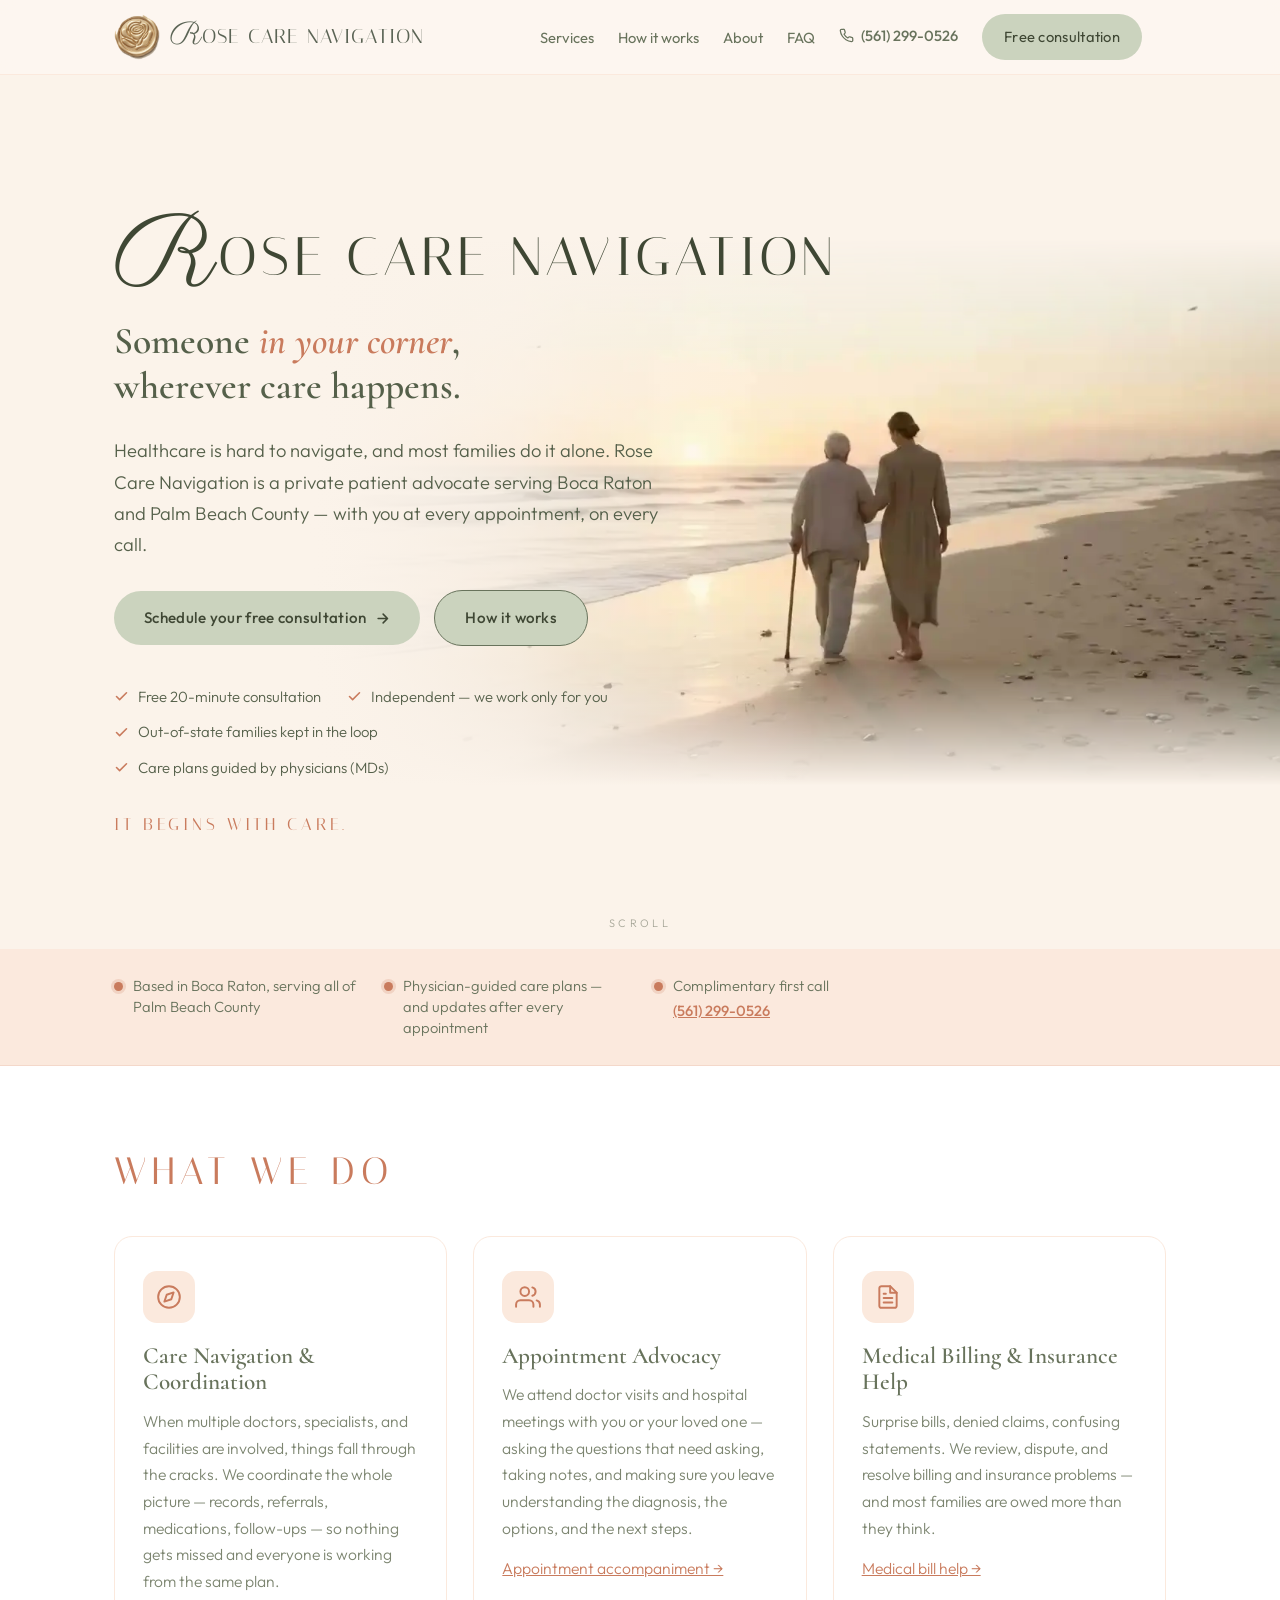
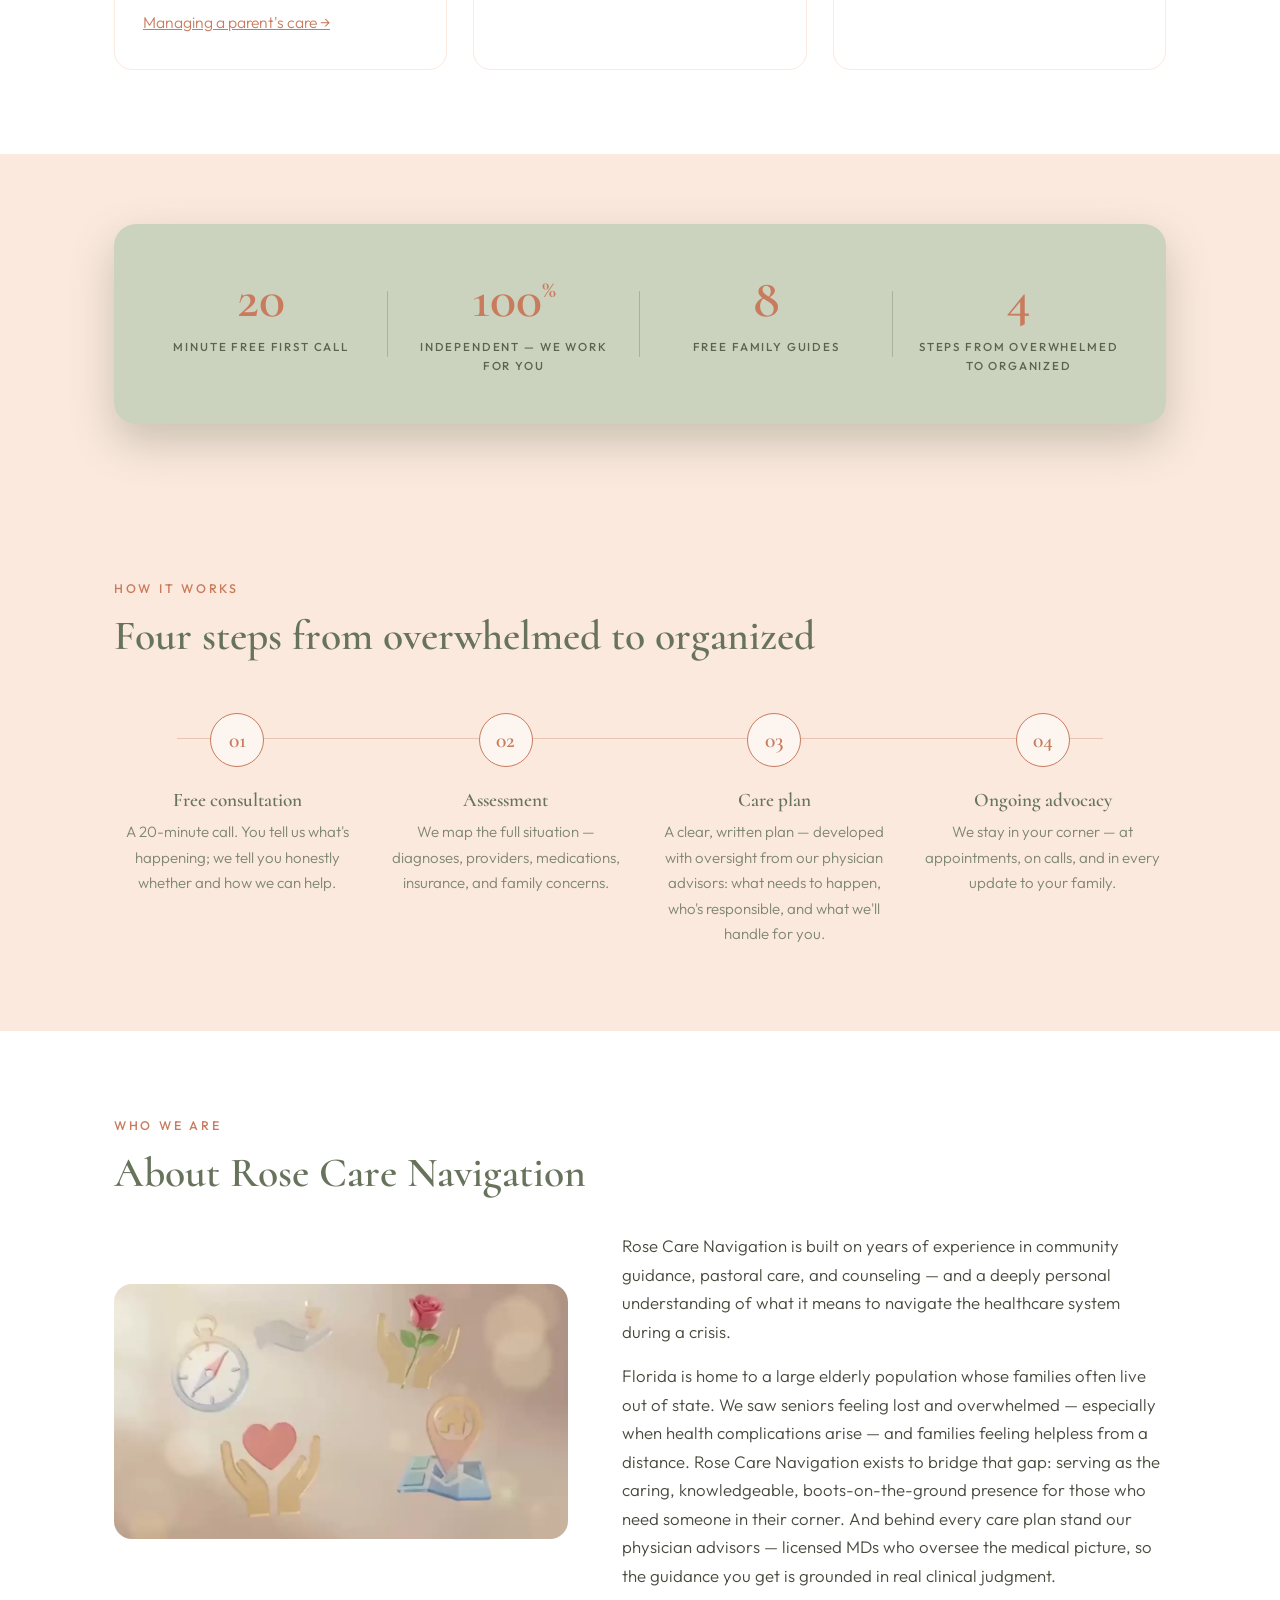
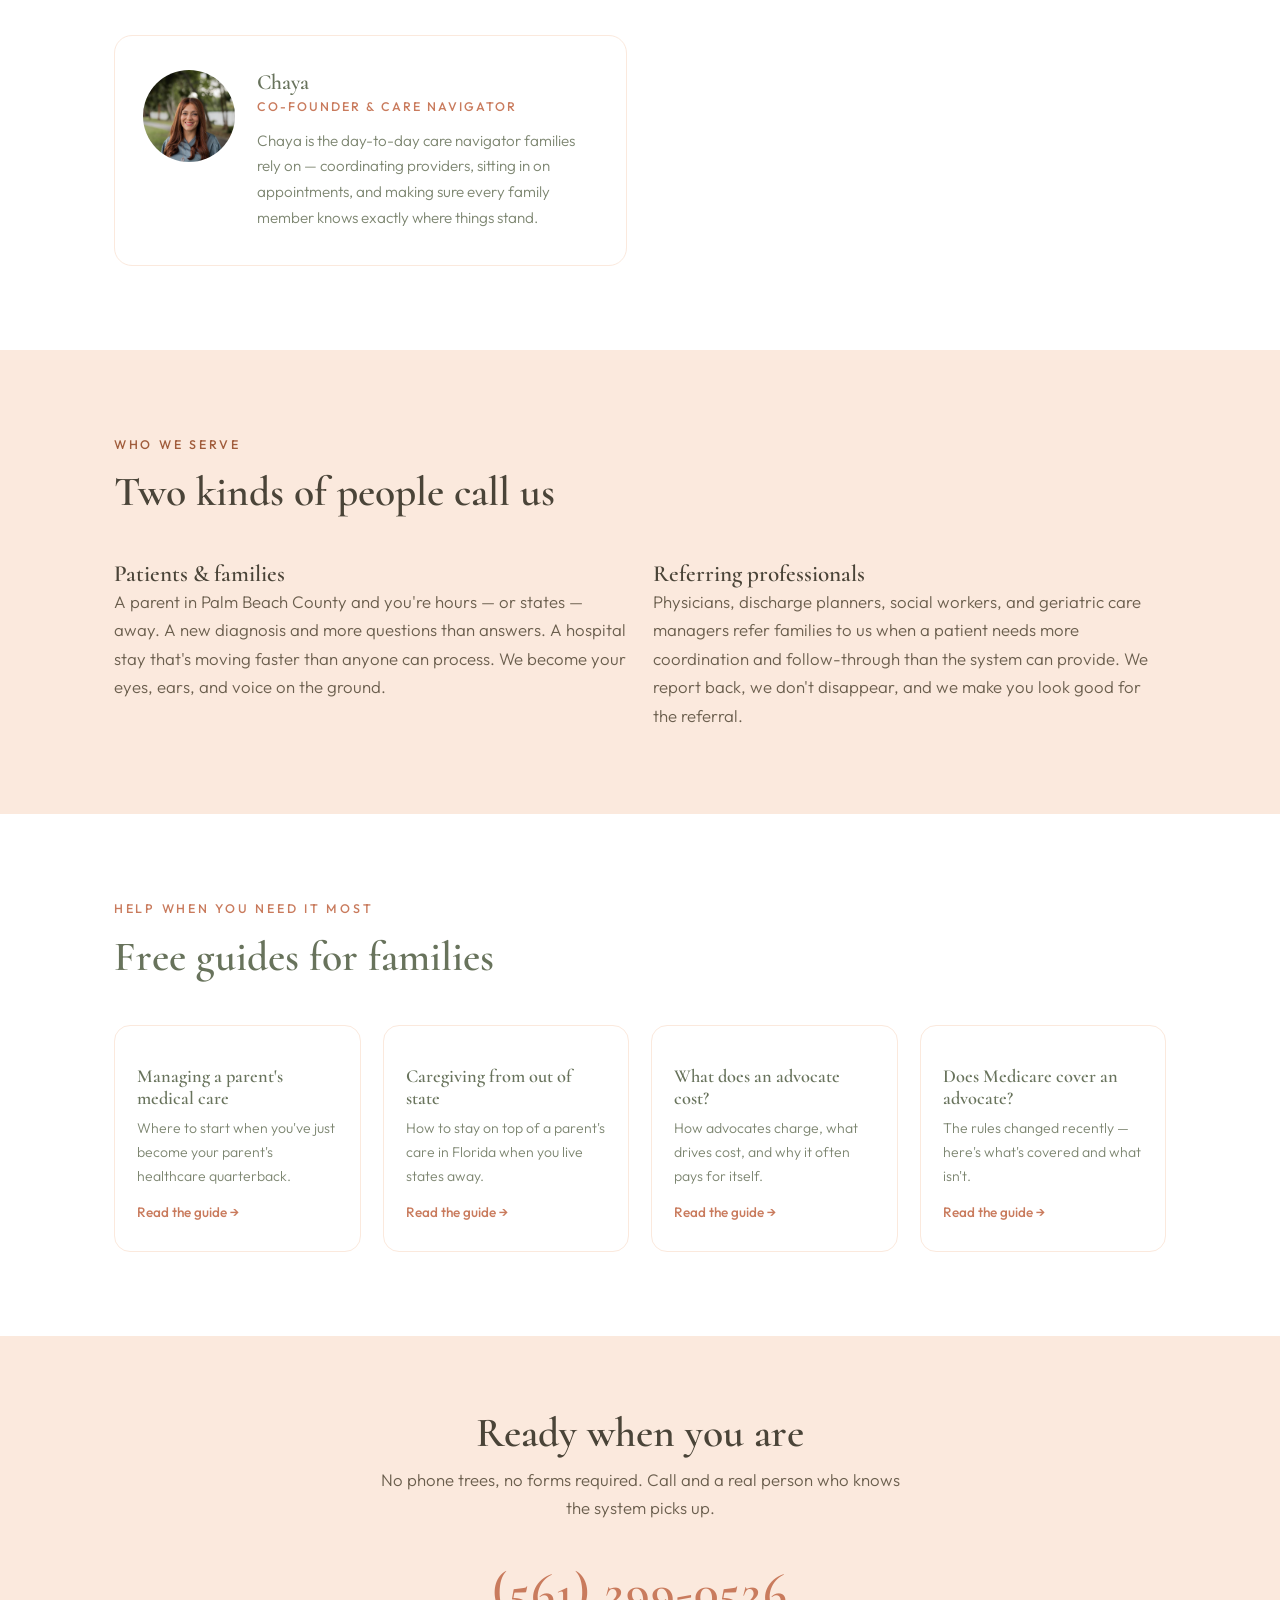
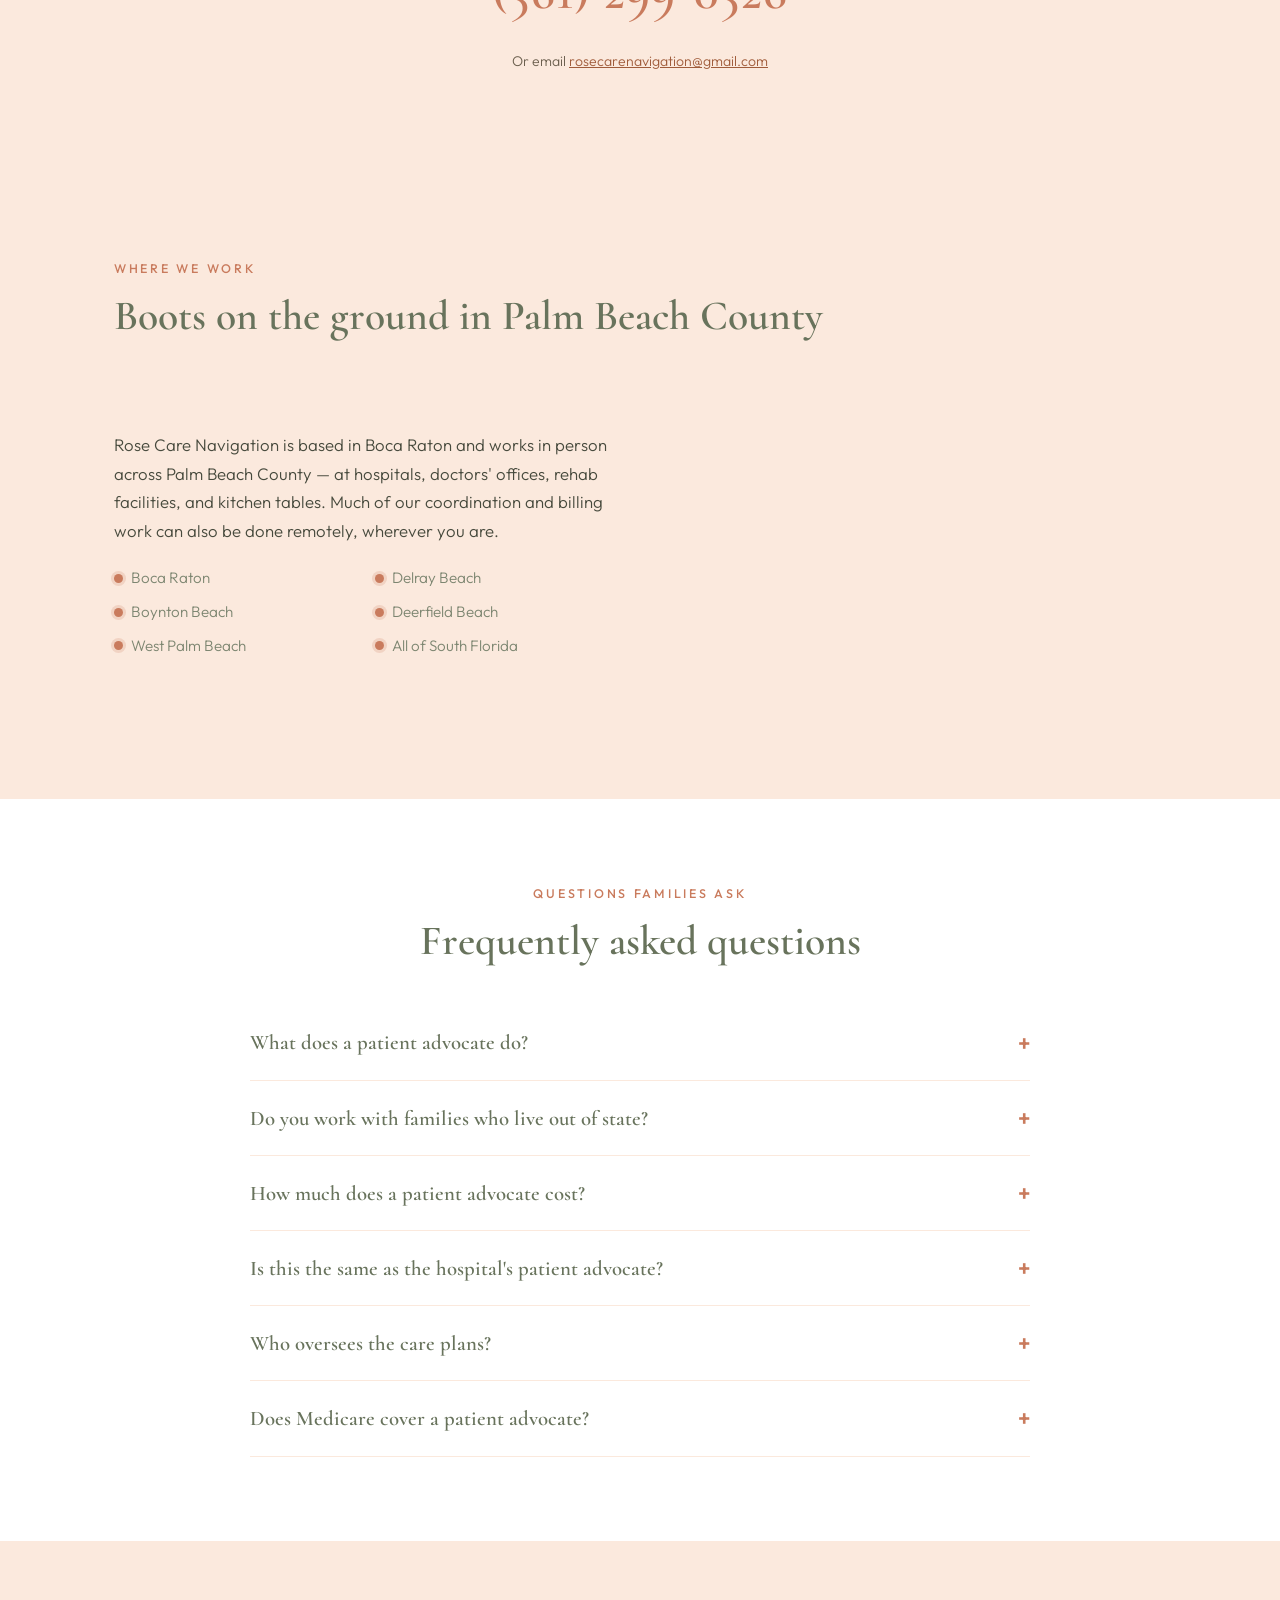
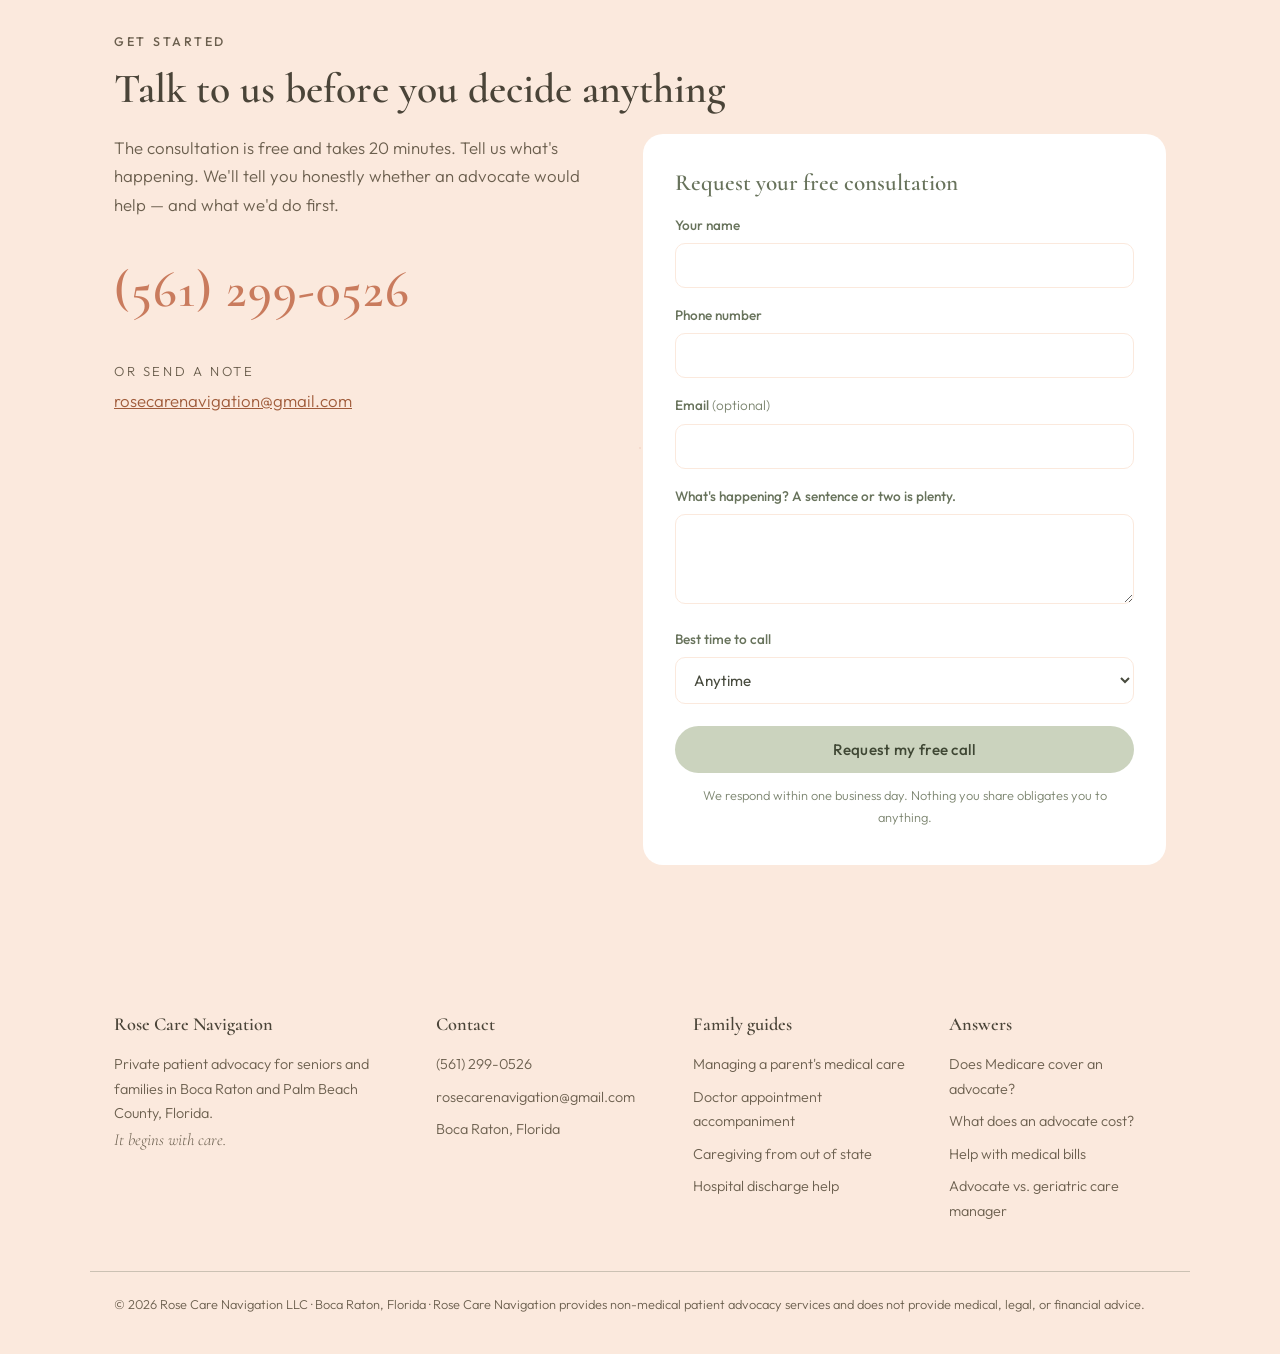
==== commit 0a587a64: "Audit fixes: about video init, privacy-safe schema, canonicals, 144px logo, reduced motion Co-Author" ====
--- a/index.html
+++ b/index.html
@@ -68,23 +68,13 @@
     "Medicare navigation"
   ],
   "@id": "https://rosecarenavigation.com/#business",
-  "logo": "https://rosecarenavigation.com/images/logo-seal-96.png",
+  "logo": "https://rosecarenavigation.com/images/logo-seal-144.png",
   "image": "https://rosecarenavigation.com/images/og-cover-beach-2.jpg",
-  "geo": {
-    "@type": "GeoCoordinates",
-    "latitude": 26.3683,
-    "longitude": -80.1289
-  },
   "founder": [
     {
       "@type": "Person",
-      "name": "Yehuda",
-      "jobTitle": "Founder & Patient Advocate"
-    },
-    {
-      "@type": "Person",
       "name": "Chaya",
-      "jobTitle": "Co-founder & Care Navigator"
+      "jobTitle": "Co-Founder & Care Navigator"
     }
   ],
   "makesOffer": [
@@ -117,7 +107,7 @@
 <nav class="site-nav">
   <div class="nav-inner">
     <a class="nav-logo" href="/" aria-label="Rose Care Navigation home">
-      <img class="logo-mark" src="/images/logo-seal-96.png" alt="" width="46" height="46">
+      <img class="logo-mark" src="/images/logo-seal-144.png" alt="" width="46" height="46">
       <span class="nav-name-new"><span class="nav-r">R</span><span class="nav-rest">ose Care Navigation</span></span>
     </a>
     <ul>
@@ -190,6 +180,8 @@
     var RATE = 0.75, FADE = 4.5;   // playback speed; crossfade length in real seconds
     var a = document.getElementById('heroVideo'), b = document.getElementById('heroVideo2');
     if (!a || !b) return;
+    var reduced = window.matchMedia && window.matchMedia('(prefers-reduced-motion: reduce)').matches;
+    if (reduced) { a.removeAttribute('autoplay'); a.pause(); }
     var active = a, standby = b, switching = false;
     function front(v){ v.classList.add('is-front'); }      // visible only once it is really playing
     function play(v){
@@ -220,12 +212,11 @@
     setup(a); setup(b);
     // Load the standby copy only after the first is ready (same file, served from cache), so a visit downloads the clip once.
     a.addEventListener('canplaythrough', function once(){ a.removeEventListener('canplaythrough', once); b.preload = 'auto'; b.load(); });
-    play(a);
-    setInterval(tick, 80);
-    document.addEventListener('visibilitychange', function(){ if (!document.hidden && active.paused && !active.ended) play(active); });
+    if (!reduced) { play(a); setInterval(tick, 80); }
+    document.addEventListener('visibilitychange', function(){ if (!reduced && !document.hidden && active.paused && !active.ended) play(active); });
     // Phones (iOS Low Power Mode, data saver) can refuse autoplay and draw a play button. Keep nudging the
     // video until it actually runs: on load, when data arrives, and on the first touch/scroll/tap.
-    function nudge(){ if (active.paused && !active.ended) play(active); }
+    function nudge(){ if (!reduced && active.paused && !active.ended) play(active); }
     ['loadeddata','canplay','canplaythrough'].forEach(function(e){ a.addEventListener(e, nudge); });
     window.addEventListener('pageshow', nudge);
     ['touchstart','touchend','pointerdown','scroll','click','keydown'].forEach(function(e){
@@ -233,9 +224,10 @@
     });
     var tries = 0, retry = setInterval(function(){ nudge(); if (++tries > 20 || !active.paused) clearInterval(retry); }, 1500);
     // Same nudge for the About clip.
-    // About clip: downloads and plays only while it is on screen.
+    // About clip: downloads and plays only while it is on screen. (Runs after the page is parsed — the clip sits below this script.)
+    document.addEventListener('DOMContentLoaded', function(){
     var about = document.querySelector('.about-video'), aboutSeen = false;
-    if (about && 'IntersectionObserver' in window) {
+    if (about && !reduced && 'IntersectionObserver' in window) {
       new IntersectionObserver(function(es){ es.forEach(function(e){
         aboutSeen = e.isIntersecting;
         if (e.isIntersecting) play(about); else about.pause();
@@ -244,6 +236,7 @@
         document.addEventListener(e, function(){ if (aboutSeen && about.paused) play(about); }, { passive: true, capture: true });
       });
     }
+    });
   })();
   </script>
 </header>
@@ -327,7 +320,7 @@
     <div class="founders">
       <!-- YEHUDA'S CARD: hidden per request 7/27/26. Remove style="display:none" to show again. -->
       <div class="founder-card reveal-child" style="display:none">
-        <img class="founder-photo" src="/images/yehuda.jpg" alt="Yehuda, founder of Rose Care Navigation">
+        <img class="founder-photo" src="/images/yehuda.jpg" alt="Yehuda, founder of Rose Care Navigation" loading="lazy">
         <div>
           <h3>Yehuda</h3>
           <div class="founder-role">Founder &amp; Patient Advocate</div>
